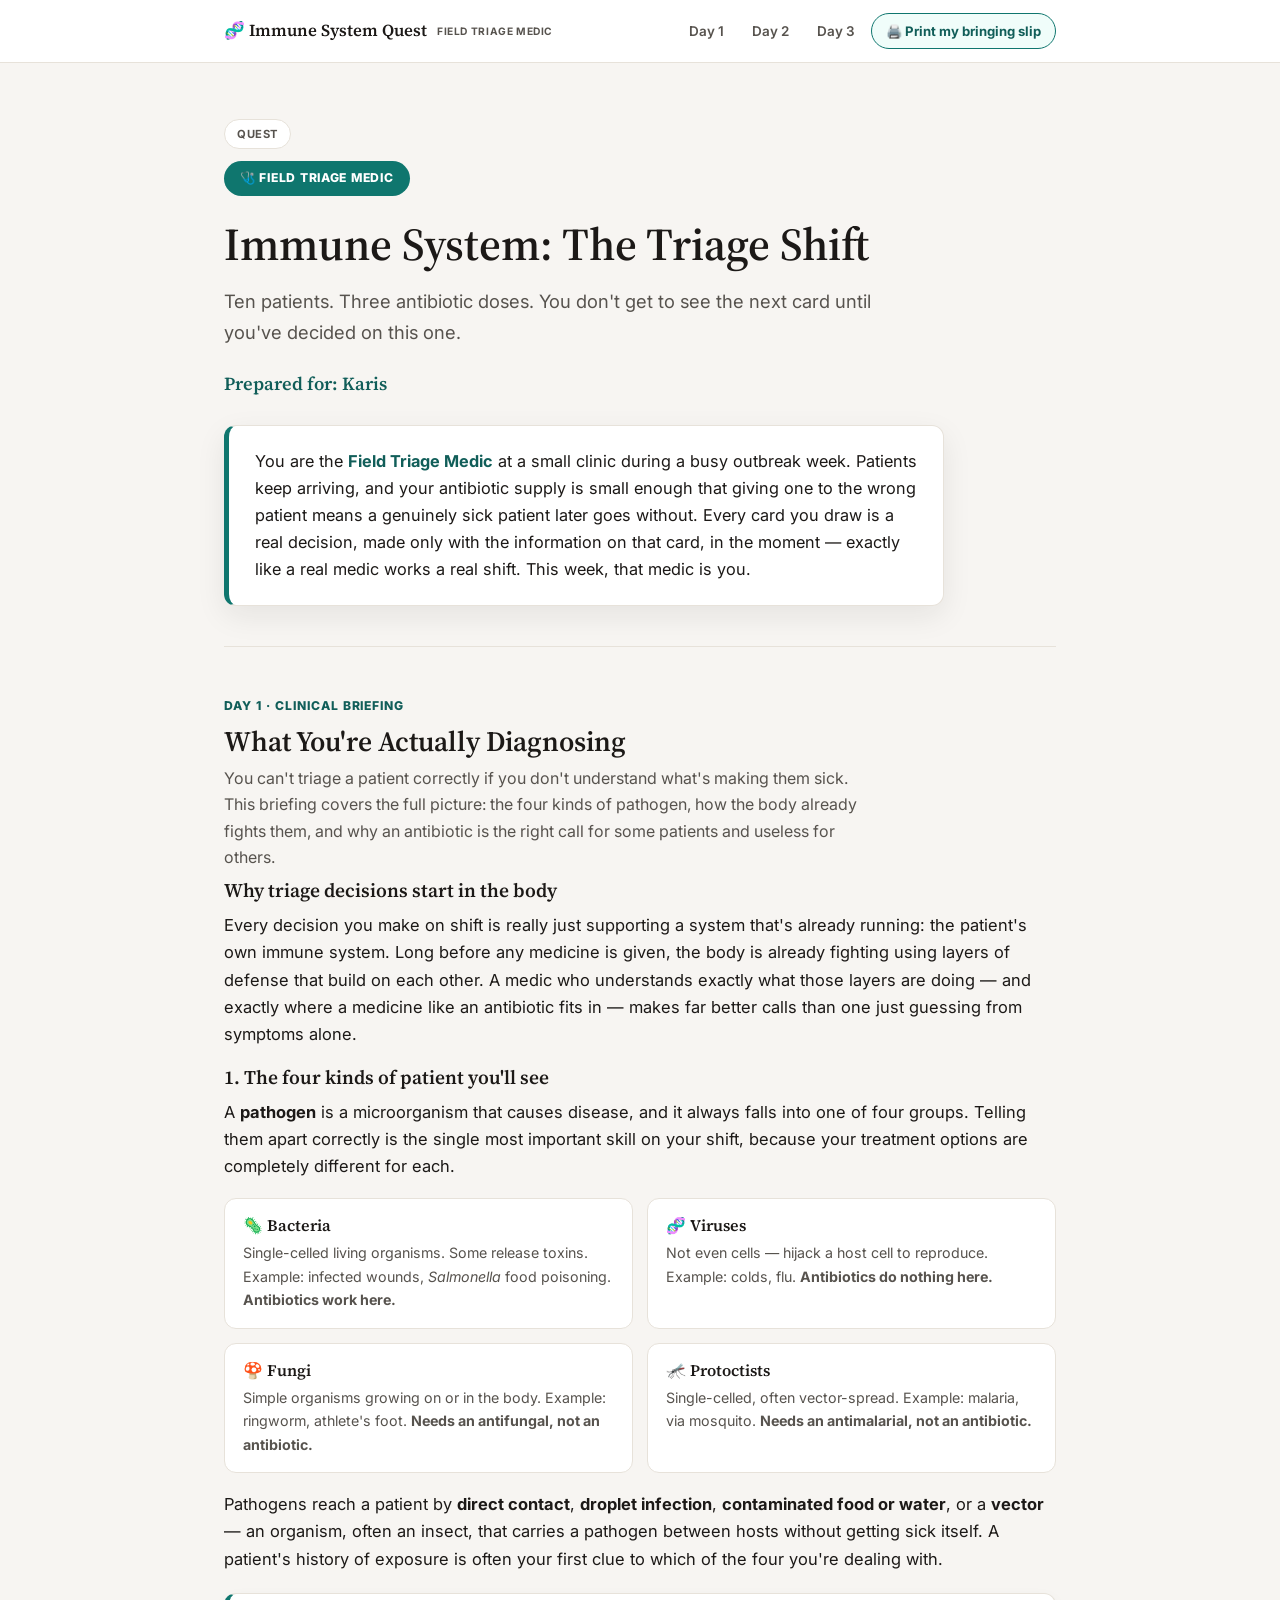
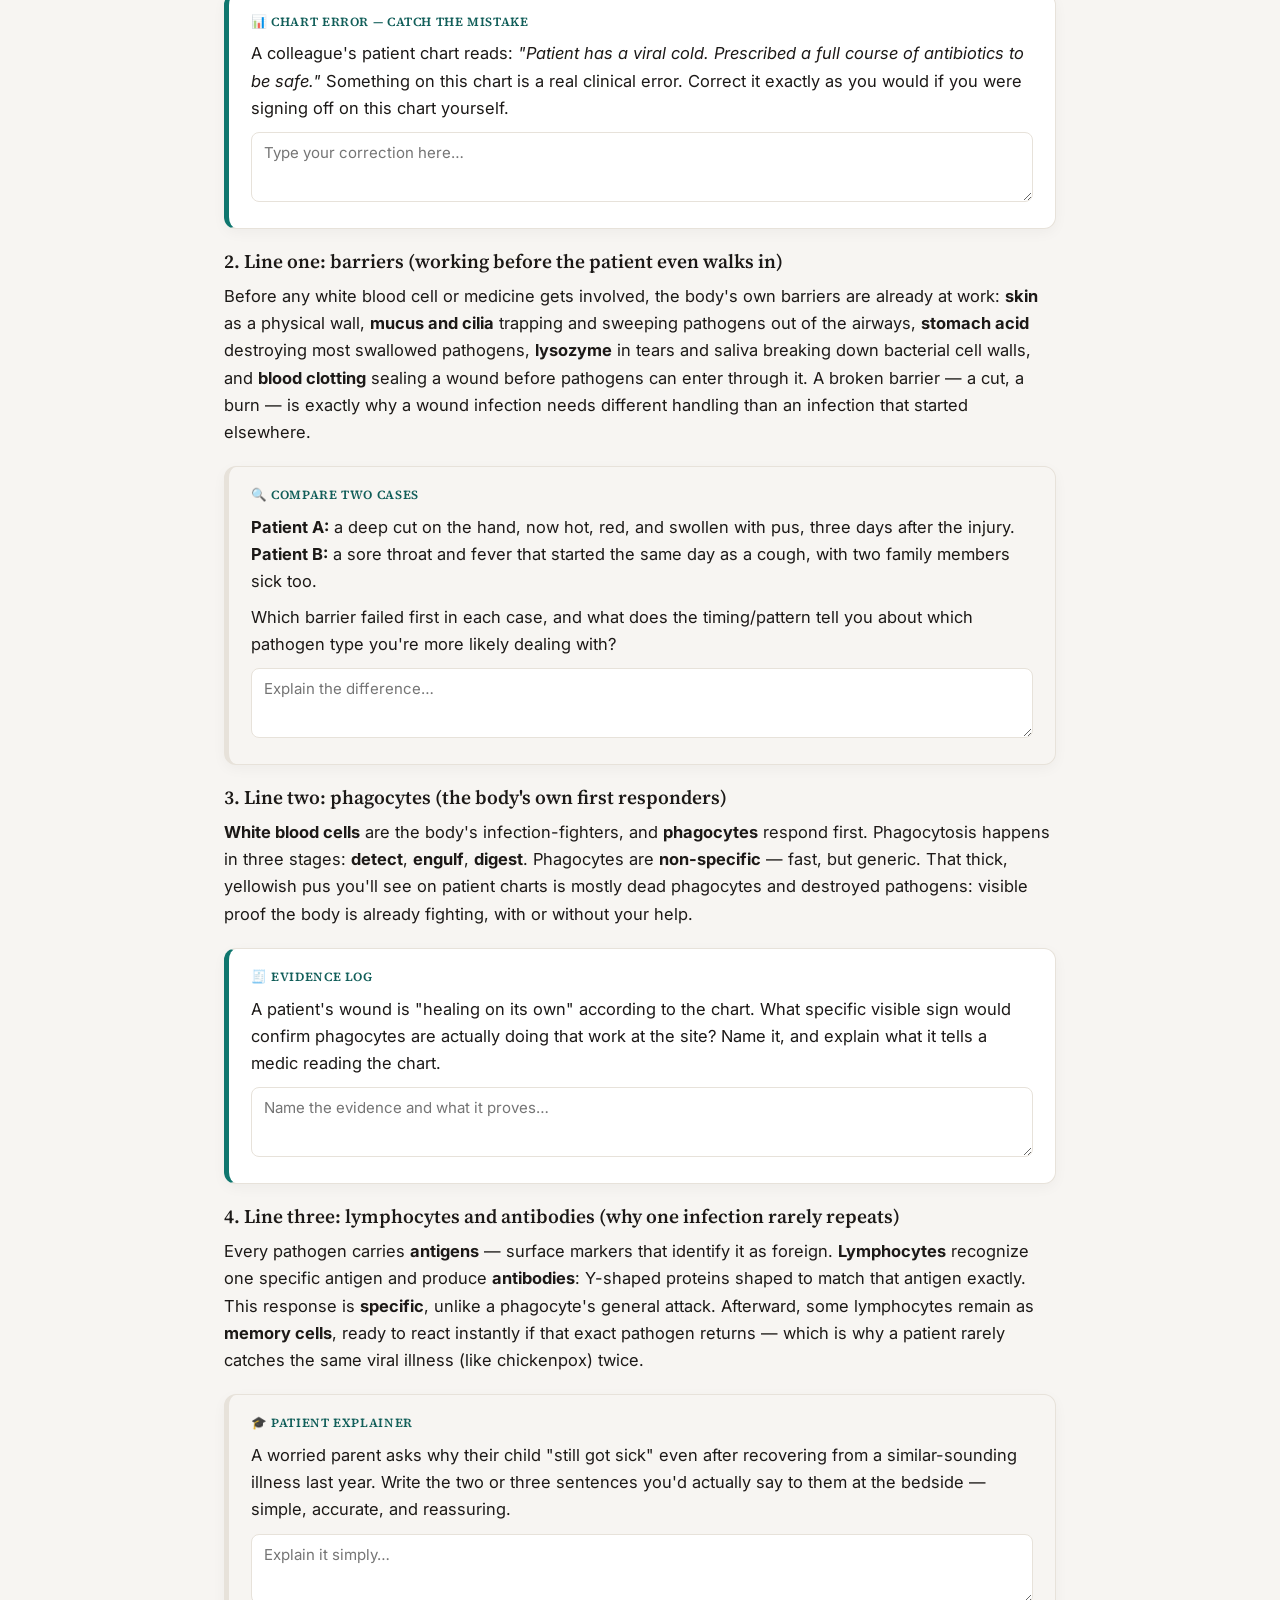
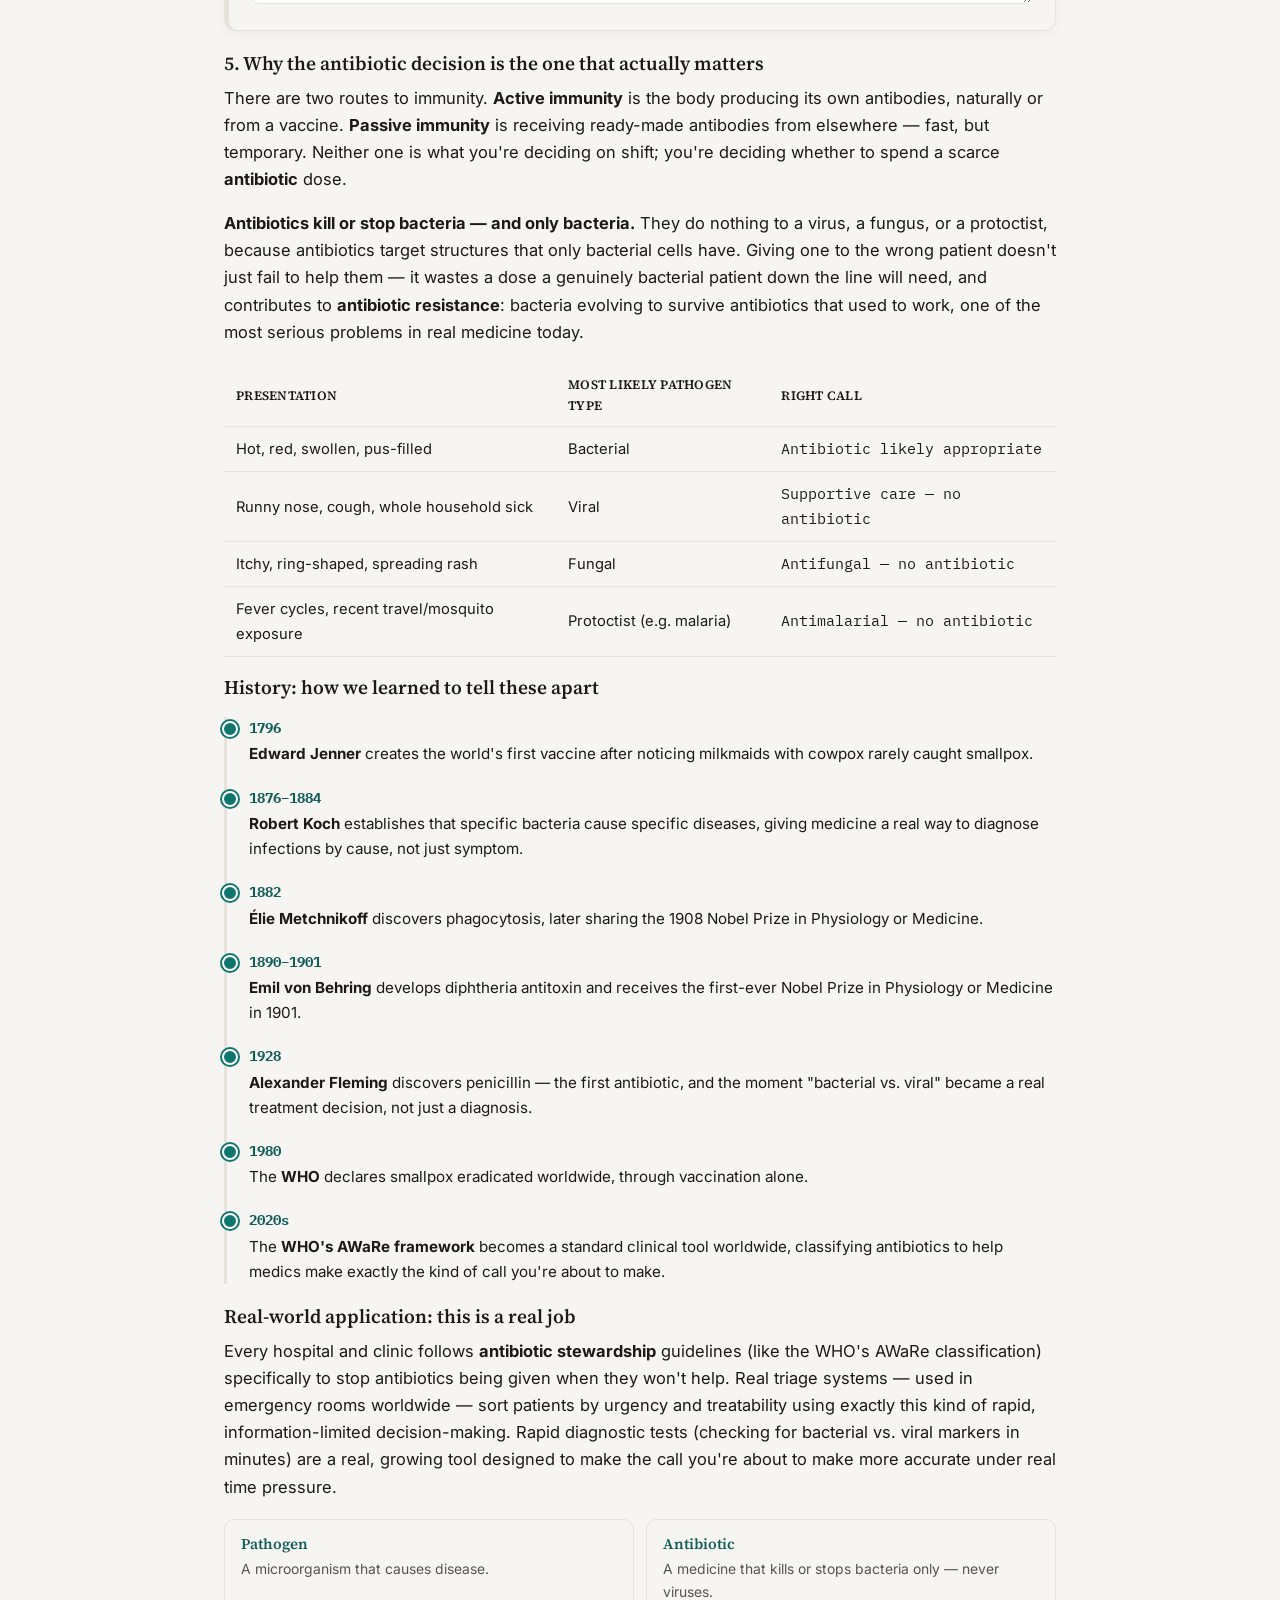
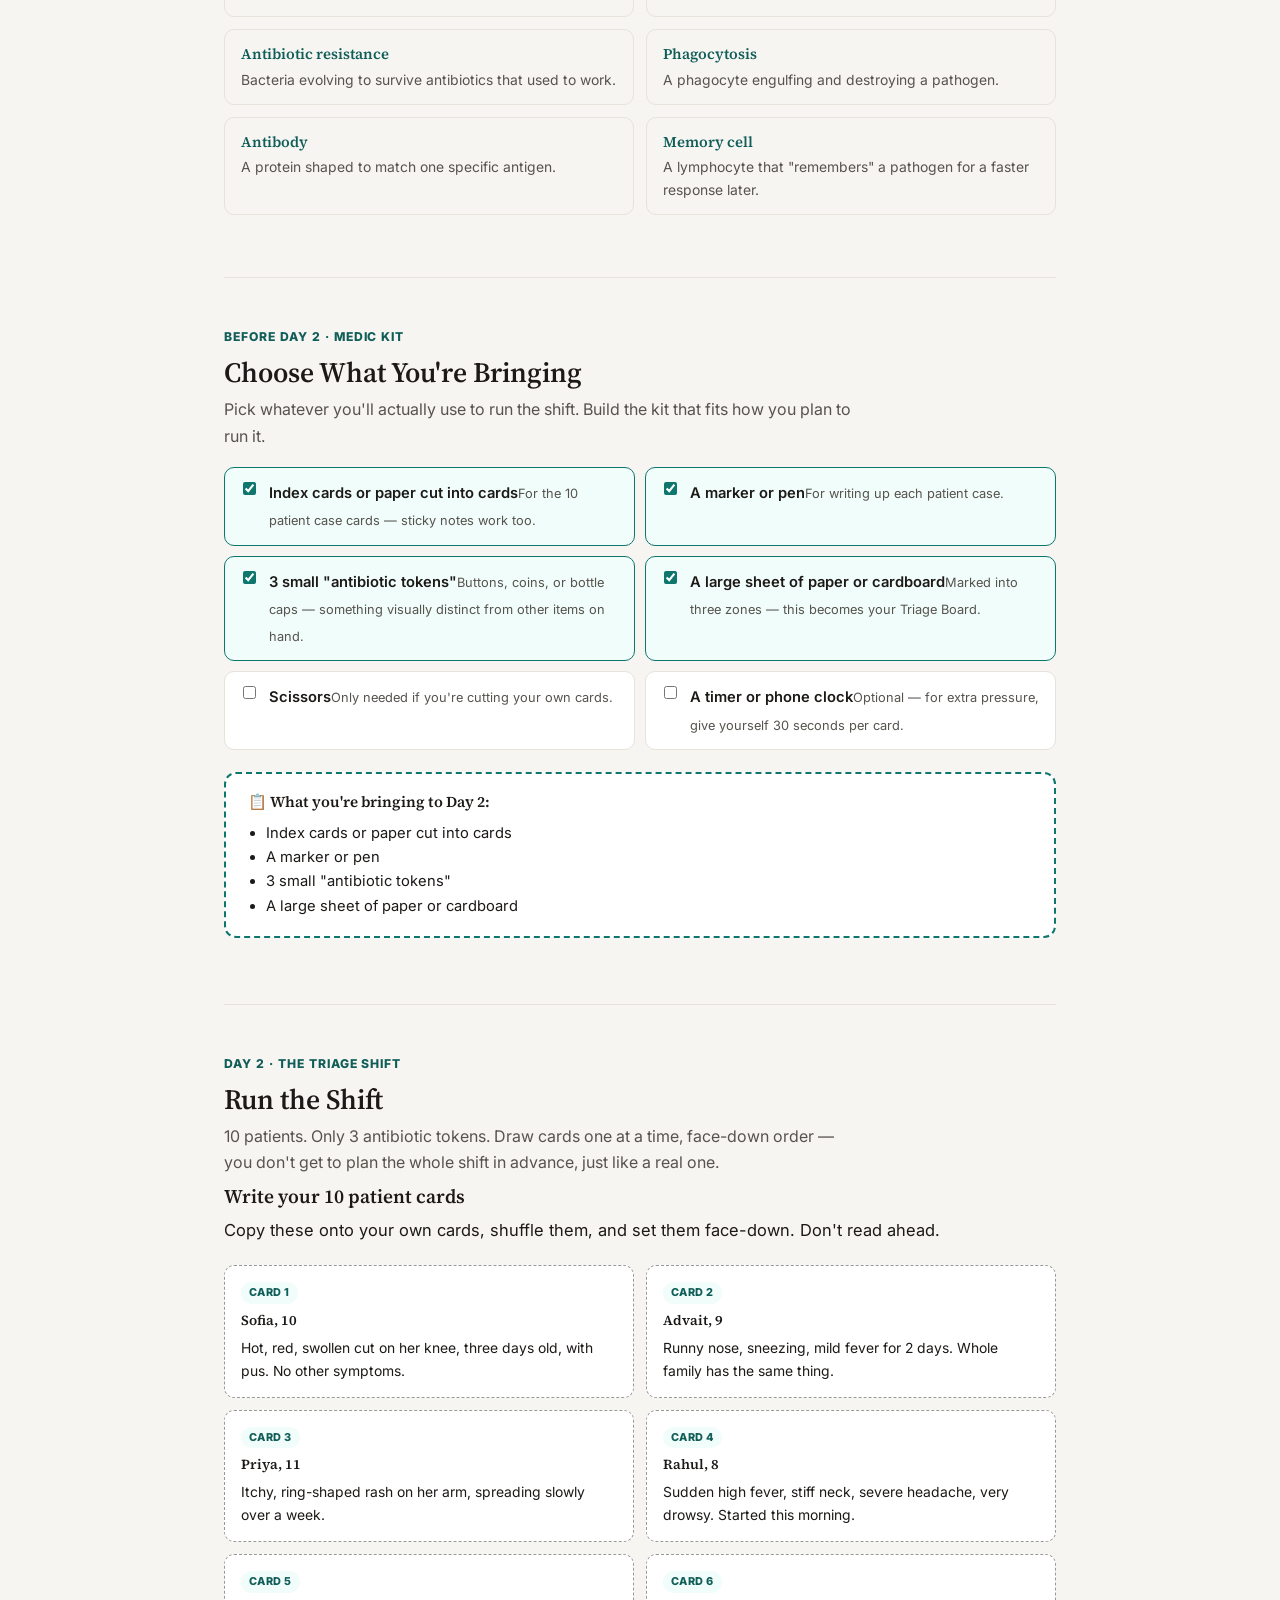
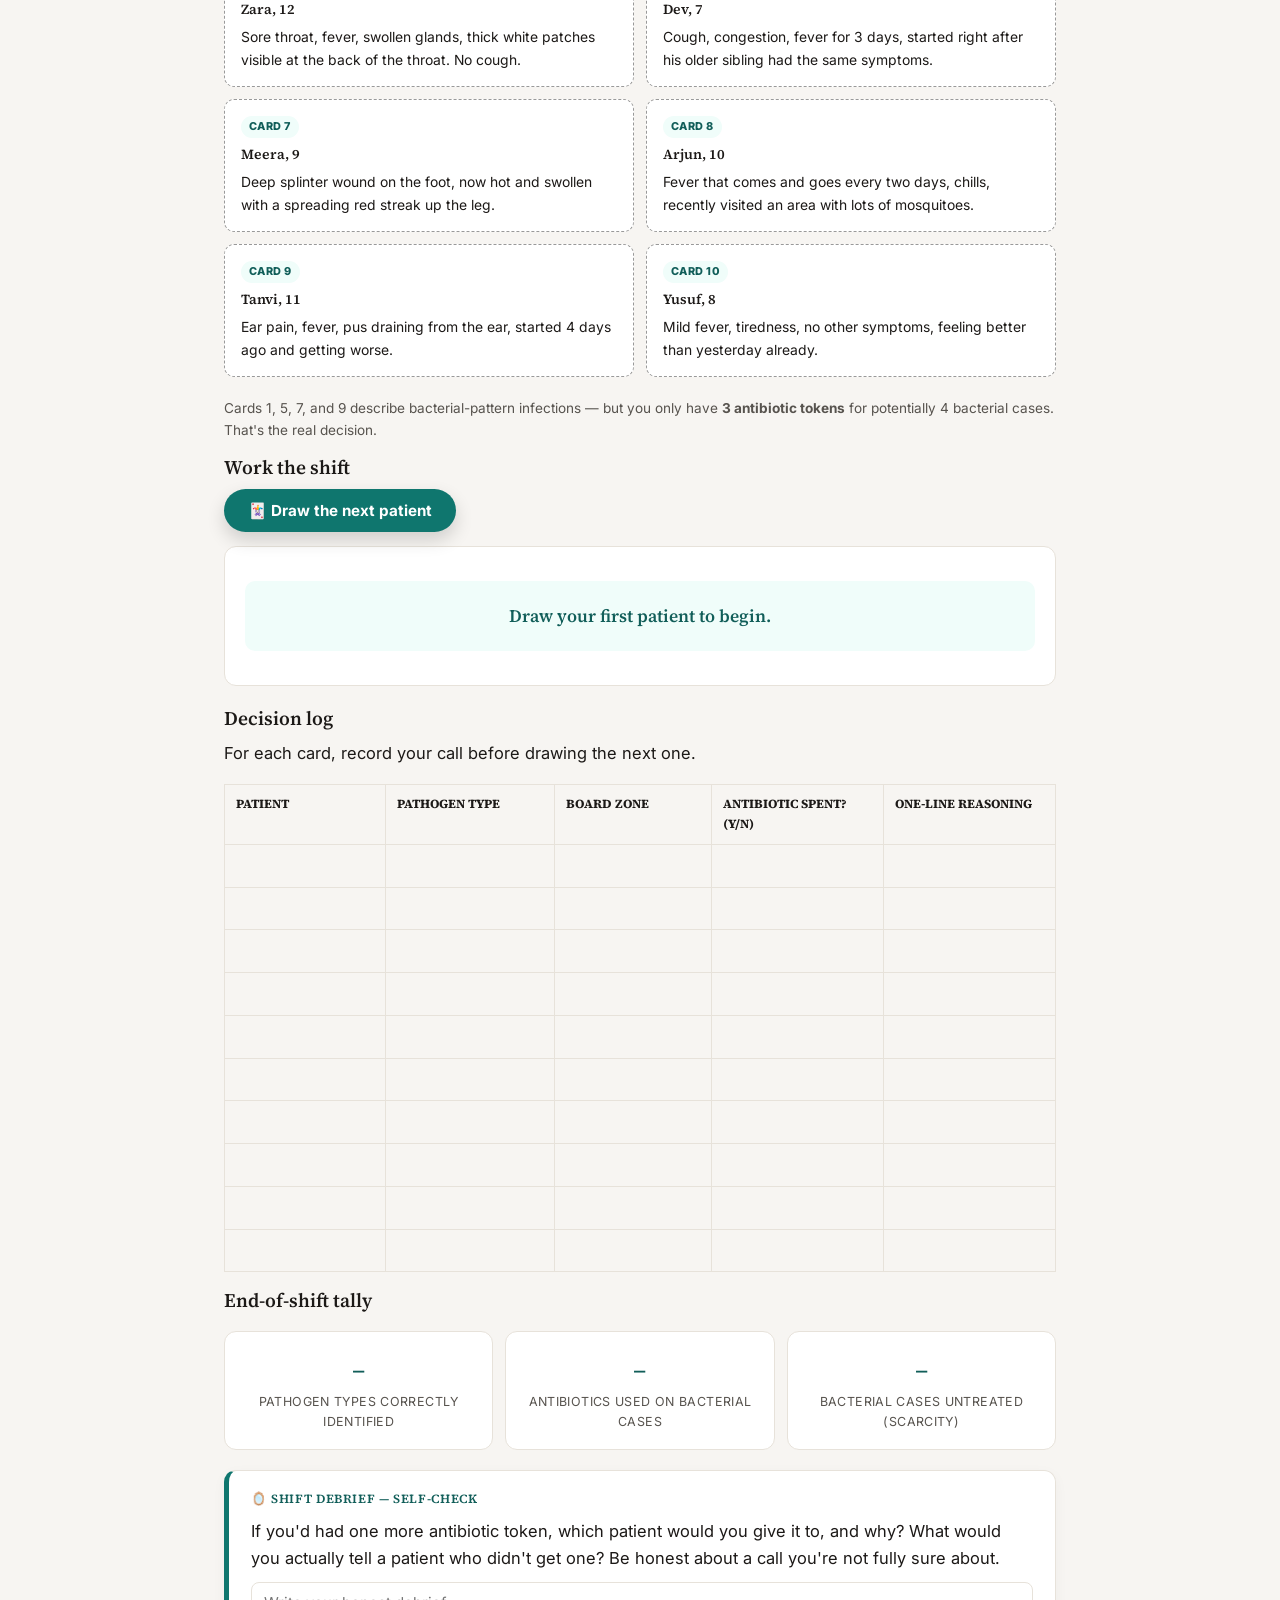
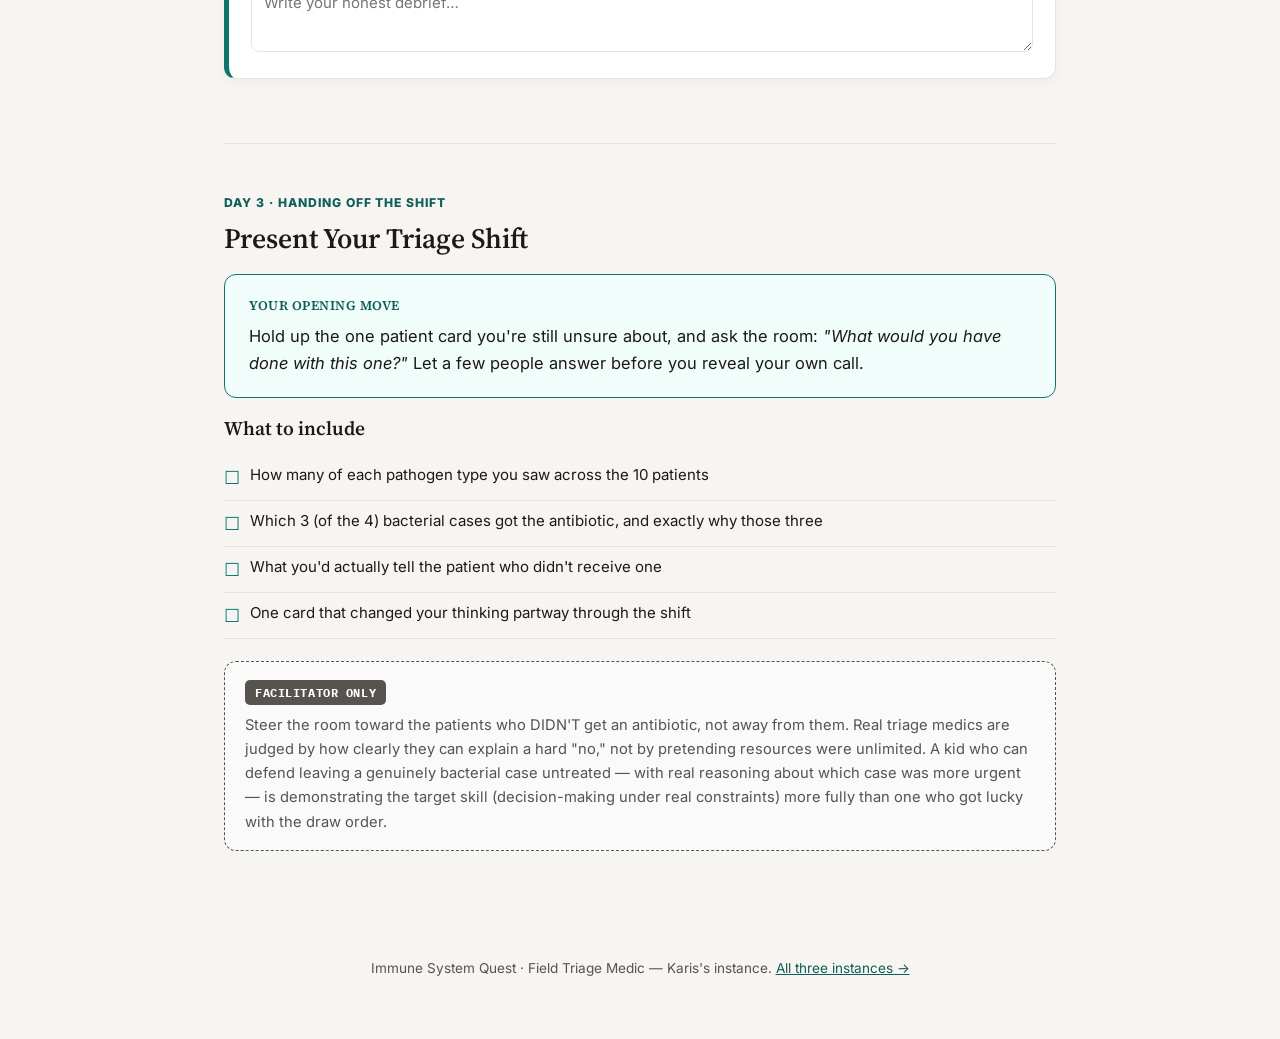
==== karis/index.html @ 4a600ab7 "Replace draft with Level 3 Quest framework build (Shalom/Michael/Karis) The earlier quiz/certificate" ====
<!DOCTYPE html>
<html lang="en">
<head>
<meta charset="UTF-8">
<meta name="viewport" content="width=device-width, initial-scale=1.0">
<title>Immune System — Field Triage Medic</title>
<link rel="preconnect" href="https://fonts.googleapis.com">
<link rel="preconnect" href="https://fonts.gstatic.com" crossorigin>
<link href="https://fonts.googleapis.com/css2?family=Source+Serif+4:wght@500;600;700&family=Inter:wght@400;500;600;700;800&family=IBM+Plex+Mono:wght@500;600&display=swap" rel="stylesheet">
<link rel="stylesheet" href="../css/styles.css">
</head>
<body class="lens-karis">

<header class="site-header">
  <div class="container">
    <a href="../index.html" class="brand">🧬 Immune System Quest<small>Field Triage Medic</small></a>
    <nav class="day-nav">
      <a href="#day1">Day 1</a>
      <a href="#day2">Day 2</a>
      <a href="#day3">Day 3</a>
      <button class="print-btn" id="print-slip-btn" type="button">🖨️ Print my bringing slip</button>
    </nav>
  </div>
</header>

<main class="container">

  <!-- COVER -->
  <section class="cover">
    <div class="format-pill">Quest</div><br>
    <span class="lens-pill">🩺 Field Triage Medic</span>
    <h1>Immune System: The Triage Shift</h1>
    <p class="subtitle">Ten patients. Three antibiotic doses. You don't get to see the next card until you've decided on this one.</p>
    <div class="kid-name">Prepared for: Karis</div>
    <div class="framing">
      <p style="margin:0;">You are the <strong>Field Triage Medic</strong> at a small clinic during a busy outbreak week. Patients keep arriving, and your antibiotic supply is small enough that giving one to the wrong patient means a genuinely sick patient later goes without. Every card you draw is a real decision, made only with the information on that card, in the moment — exactly like a real medic works a real shift. This week, that medic is you.</p>
    </div>
  </section>

  <!-- DAY 1 -->
  <section class="day-block" id="day1">
    <span class="day-kicker">Day 1 · Clinical Briefing</span>
    <h2>What You're Actually Diagnosing</h2>
    <p class="day-sub">You can't triage a patient correctly if you don't understand what's making them sick. This briefing covers the full picture: the four kinds of pathogen, how the body already fights them, and why an antibiotic is the right call for some patients and useless for others.</p>

    <h3>Why triage decisions start in the body</h3>
    <p>Every decision you make on shift is really just supporting a system that's already running: the patient's own immune system. Long before any medicine is given, the body is already fighting using layers of defense that build on each other. A medic who understands exactly what those layers are doing — and exactly where a medicine like an antibiotic fits in — makes far better calls than one just guessing from symptoms alone.</p>

    <h3>1. The four kinds of patient you'll see</h3>
    <p>A <strong>pathogen</strong> is a microorganism that causes disease, and it always falls into one of four groups. Telling them apart correctly is the single most important skill on your shift, because your treatment options are completely different for each.</p>

    <div class="card-grid">
      <div class="info-card"><h4>🦠 Bacteria</h4><p>Single-celled living organisms. Some release toxins. Example: infected wounds, <em>Salmonella</em> food poisoning. <strong>Antibiotics work here.</strong></p></div>
      <div class="info-card"><h4>🧬 Viruses</h4><p>Not even cells — hijack a host cell to reproduce. Example: colds, flu. <strong>Antibiotics do nothing here.</strong></p></div>
      <div class="info-card"><h4>🍄 Fungi</h4><p>Simple organisms growing on or in the body. Example: ringworm, athlete's foot. <strong>Needs an antifungal, not an antibiotic.</strong></p></div>
      <div class="info-card"><h4>🦟 Protoctists</h4><p>Single-celled, often vector-spread. Example: malaria, via mosquito. <strong>Needs an antimalarial, not an antibiotic.</strong></p></div>
    </div>

    <p>Pathogens reach a patient by <strong>direct contact</strong>, <strong>droplet infection</strong>, <strong>contaminated food or water</strong>, or a <strong>vector</strong> — an organism, often an insect, that carries a pathogen between hosts without getting sick itself. A patient's history of exposure is often your first clue to which of the four you're dealing with.</p>

    <div class="callout">
      <span class="callout-label">📊 Chart Error — catch the mistake</span>
      <p style="margin:0;">A colleague's patient chart reads: <em>"Patient has a viral cold. Prescribed a full course of antibiotics to be safe."</em> Something on this chart is a real clinical error. Correct it exactly as you would if you were signing off on this chart yourself.</p>
      <textarea placeholder="Type your correction here…"></textarea>
    </div>

    <h3>2. Line one: barriers (working before the patient even walks in)</h3>
    <p>Before any white blood cell or medicine gets involved, the body's own barriers are already at work: <strong>skin</strong> as a physical wall, <strong>mucus and cilia</strong> trapping and sweeping pathogens out of the airways, <strong>stomach acid</strong> destroying most swallowed pathogens, <strong>lysozyme</strong> in tears and saliva breaking down bacterial cell walls, and <strong>blood clotting</strong> sealing a wound before pathogens can enter through it. A broken barrier — a cut, a burn — is exactly why a wound infection needs different handling than an infection that started elsewhere.</p>

    <div class="callout subtle">
      <span class="callout-label">🔍 Compare Two Cases</span>
      <p style="margin:0 0 8px;"><strong>Patient A:</strong> a deep cut on the hand, now hot, red, and swollen with pus, three days after the injury.<br><strong>Patient B:</strong> a sore throat and fever that started the same day as a cough, with two family members sick too.</p>
      <p style="margin:0;">Which barrier failed first in each case, and what does the timing/pattern tell you about which pathogen type you're more likely dealing with?</p>
      <textarea placeholder="Explain the difference…"></textarea>
    </div>

    <h3>3. Line two: phagocytes (the body's own first responders)</h3>
    <p><strong>White blood cells</strong> are the body's infection-fighters, and <strong>phagocytes</strong> respond first. Phagocytosis happens in three stages: <strong>detect</strong>, <strong>engulf</strong>, <strong>digest</strong>. Phagocytes are <strong>non-specific</strong> — fast, but generic. That thick, yellowish pus you'll see on patient charts is mostly dead phagocytes and destroyed pathogens: visible proof the body is already fighting, with or without your help.</p>

    <div class="callout">
      <span class="callout-label">🧾 Evidence Log</span>
      <p style="margin:0;">A patient's wound is "healing on its own" according to the chart. What specific visible sign would confirm phagocytes are actually doing that work at the site? Name it, and explain what it tells a medic reading the chart.</p>
      <textarea placeholder="Name the evidence and what it proves…"></textarea>
    </div>

    <h3>4. Line three: lymphocytes and antibodies (why one infection rarely repeats)</h3>
    <p>Every pathogen carries <strong>antigens</strong> — surface markers that identify it as foreign. <strong>Lymphocytes</strong> recognize one specific antigen and produce <strong>antibodies</strong>: Y-shaped proteins shaped to match that antigen exactly. This response is <strong>specific</strong>, unlike a phagocyte's general attack. Afterward, some lymphocytes remain as <strong>memory cells</strong>, ready to react instantly if that exact pathogen returns — which is why a patient rarely catches the same viral illness (like chickenpox) twice.</p>

    <div class="callout subtle">
      <span class="callout-label">🎓 Patient Explainer</span>
      <p style="margin:0;">A worried parent asks why their child "still got sick" even after recovering from a similar-sounding illness last year. Write the two or three sentences you'd actually say to them at the bedside — simple, accurate, and reassuring.</p>
      <textarea placeholder="Explain it simply…"></textarea>
    </div>

    <h3>5. Why the antibiotic decision is the one that actually matters</h3>
    <p>There are two routes to immunity. <strong>Active immunity</strong> is the body producing its own antibodies, naturally or from a vaccine. <strong>Passive immunity</strong> is receiving ready-made antibodies from elsewhere — fast, but temporary. Neither one is what you're deciding on shift; you're deciding whether to spend a scarce <strong>antibiotic</strong> dose.</p>
    <p><strong>Antibiotics kill or stop bacteria — and only bacteria.</strong> They do nothing to a virus, a fungus, or a protoctist, because antibiotics target structures that only bacterial cells have. Giving one to the wrong patient doesn't just fail to help them — it wastes a dose a genuinely bacterial patient down the line will need, and contributes to <strong>antibiotic resistance</strong>: bacteria evolving to survive antibiotics that used to work, one of the most serious problems in real medicine today.</p>

    <table class="data-table">
      <thead><tr><th>Presentation</th><th>Most likely pathogen type</th><th>Right call</th></tr></thead>
      <tbody>
        <tr><td>Hot, red, swollen, pus-filled</td><td>Bacterial</td><td class="num">Antibiotic likely appropriate</td></tr>
        <tr><td>Runny nose, cough, whole household sick</td><td>Viral</td><td class="num">Supportive care — no antibiotic</td></tr>
        <tr><td>Itchy, ring-shaped, spreading rash</td><td>Fungal</td><td class="num">Antifungal — no antibiotic</td></tr>
        <tr><td>Fever cycles, recent travel/mosquito exposure</td><td>Protoctist (e.g. malaria)</td><td class="num">Antimalarial — no antibiotic</td></tr>
      </tbody>
    </table>

    <h3>History: how we learned to tell these apart</h3>
    <div class="timeline">
      <div class="timeline-item"><div class="t-year">1796</div><div class="t-body"><strong>Edward Jenner</strong> creates the world's first vaccine after noticing milkmaids with cowpox rarely caught smallpox.</div></div>
      <div class="timeline-item"><div class="t-year">1876–1884</div><div class="t-body"><strong>Robert Koch</strong> establishes that specific bacteria cause specific diseases, giving medicine a real way to diagnose infections by cause, not just symptom.</div></div>
      <div class="timeline-item"><div class="t-year">1882</div><div class="t-body"><strong>Élie Metchnikoff</strong> discovers phagocytosis, later sharing the 1908 Nobel Prize in Physiology or Medicine.</div></div>
      <div class="timeline-item"><div class="t-year">1890–1901</div><div class="t-body"><strong>Emil von Behring</strong> develops diphtheria antitoxin and receives the first-ever Nobel Prize in Physiology or Medicine in 1901.</div></div>
      <div class="timeline-item"><div class="t-year">1928</div><div class="t-body"><strong>Alexander Fleming</strong> discovers penicillin — the first antibiotic, and the moment "bacterial vs. viral" became a real treatment decision, not just a diagnosis.</div></div>
      <div class="timeline-item"><div class="t-year">1980</div><div class="t-body">The <strong>WHO</strong> declares smallpox eradicated worldwide, through vaccination alone.</div></div>
      <div class="timeline-item"><div class="t-year">2020s</div><div class="t-body">The <strong>WHO's AWaRe framework</strong> becomes a standard clinical tool worldwide, classifying antibiotics to help medics make exactly the kind of call you're about to make.</div></div>
    </div>

    <h3>Real-world application: this is a real job</h3>
    <p>Every hospital and clinic follows <strong>antibiotic stewardship</strong> guidelines (like the WHO's AWaRe classification) specifically to stop antibiotics being given when they won't help. Real triage systems — used in emergency rooms worldwide — sort patients by urgency and treatability using exactly this kind of rapid, information-limited decision-making. Rapid diagnostic tests (checking for bacterial vs. viral markers in minutes) are a real, growing tool designed to make the call you're about to make more accurate under real time pressure.</p>

    <div class="glossary">
      <div class="glossary-item"><div class="word">Pathogen</div><div class="def">A microorganism that causes disease.</div></div>
      <div class="glossary-item"><div class="word">Antibiotic</div><div class="def">A medicine that kills or stops bacteria only — never viruses.</div></div>
      <div class="glossary-item"><div class="word">Antibiotic resistance</div><div class="def">Bacteria evolving to survive antibiotics that used to work.</div></div>
      <div class="glossary-item"><div class="word">Phagocytosis</div><div class="def">A phagocyte engulfing and destroying a pathogen.</div></div>
      <div class="glossary-item"><div class="word">Antibody</div><div class="def">A protein shaped to match one specific antigen.</div></div>
      <div class="glossary-item"><div class="word">Memory cell</div><div class="def">A lymphocyte that "remembers" a pathogen for a faster response later.</div></div>
    </div>
  </section>

  <!-- MATERIALS -->
  <section class="day-block">
    <span class="day-kicker">Before Day 2 · Medic Kit</span>
    <h2>Choose What You're Bringing</h2>
    <p class="day-sub">Pick whatever you'll actually use to run the shift. Build the kit that fits how you plan to run it.</p>

    <div class="pool-grid">
      <label class="pool-item"><input type="checkbox" checked><span><span class="pool-name">Index cards or paper cut into cards</span><span class="pool-sub">For the 10 patient case cards — sticky notes work too.</span></span></label>
      <label class="pool-item"><input type="checkbox" checked><span><span class="pool-name">A marker or pen</span><span class="pool-sub">For writing up each patient case.</span></span></label>
      <label class="pool-item"><input type="checkbox" checked><span><span class="pool-name">3 small "antibiotic tokens"</span><span class="pool-sub">Buttons, coins, or bottle caps — something visually distinct from other items on hand.</span></span></label>
      <label class="pool-item"><input type="checkbox" checked><span><span class="pool-name">A large sheet of paper or cardboard</span><span class="pool-sub">Marked into three zones — this becomes your Triage Board.</span></span></label>
      <label class="pool-item"><input type="checkbox"><span><span class="pool-name">Scissors</span><span class="pool-sub">Only needed if you're cutting your own cards.</span></span></label>
      <label class="pool-item"><input type="checkbox"><span><span class="pool-name">A timer or phone clock</span><span class="pool-sub">Optional — for extra pressure, give yourself 30 seconds per card.</span></span></label>
    </div>

    <div class="slip-preview">
      <h4>📋 What you're bringing to Day 2:</h4>
      <ul id="slip-list-preview"></ul>
      <div class="slip-empty" id="slip-empty">Nothing selected yet.</div>
    </div>
  </section>

  <!-- DAY 2 -->
  <section class="day-block" id="day2">
    <span class="day-kicker">Day 2 · The Triage Shift</span>
    <h2>Run the Shift</h2>
    <p class="day-sub">10 patients. Only 3 antibiotic tokens. Draw cards one at a time, face-down order — you don't get to plan the whole shift in advance, just like a real one.</p>

    <h3>Write your 10 patient cards</h3>
    <p>Copy these onto your own cards, shuffle them, and set them face-down. Don't read ahead.</p>
    <div class="printable-sheet">
      <div class="card-grid-print">
        <div class="cut-card"><span class="cc-tag">Card 1</span><div class="cc-title">Sofia, 10</div>Hot, red, swollen cut on her knee, three days old, with pus. No other symptoms.</div>
        <div class="cut-card"><span class="cc-tag">Card 2</span><div class="cc-title">Advait, 9</div>Runny nose, sneezing, mild fever for 2 days. Whole family has the same thing.</div>
        <div class="cut-card"><span class="cc-tag">Card 3</span><div class="cc-title">Priya, 11</div>Itchy, ring-shaped rash on her arm, spreading slowly over a week.</div>
        <div class="cut-card"><span class="cc-tag">Card 4</span><div class="cc-title">Rahul, 8</div>Sudden high fever, stiff neck, severe headache, very drowsy. Started this morning.</div>
        <div class="cut-card"><span class="cc-tag">Card 5</span><div class="cc-title">Zara, 12</div>Sore throat, fever, swollen glands, thick white patches visible at the back of the throat. No cough.</div>
        <div class="cut-card"><span class="cc-tag">Card 6</span><div class="cc-title">Dev, 7</div>Cough, congestion, fever for 3 days, started right after his older sibling had the same symptoms.</div>
        <div class="cut-card"><span class="cc-tag">Card 7</span><div class="cc-title">Meera, 9</div>Deep splinter wound on the foot, now hot and swollen with a spreading red streak up the leg.</div>
        <div class="cut-card"><span class="cc-tag">Card 8</span><div class="cc-title">Arjun, 10</div>Fever that comes and goes every two days, chills, recently visited an area with lots of mosquitoes.</div>
        <div class="cut-card"><span class="cc-tag">Card 9</span><div class="cc-title">Tanvi, 11</div>Ear pain, fever, pus draining from the ear, started 4 days ago and getting worse.</div>
        <div class="cut-card"><span class="cc-tag">Card 10</span><div class="cc-title">Yusuf, 8</div>Mild fever, tiredness, no other symptoms, feeling better than yesterday already.</div>
      </div>
    </div>
    <p style="font-size:.85rem; color:var(--ink-soft);">Cards 1, 5, 7, and 9 describe bacterial-pattern infections — but you only have <strong>3 antibiotic tokens</strong> for potentially 4 bacterial cases. That's the real decision.</p>

    <h3>Work the shift</h3>
    <button class="btn btn-primary" type="button" id="draw-card-btn">🃏 Draw the next patient</button>
    <div class="event-panel" style="margin-top:14px;">
      <div class="event-result" id="card-result">Draw your first patient to begin.</div>
    </div>

    <h3>Decision log</h3>
    <p>For each card, record your call before drawing the next one.</p>
    <table class="log-table">
      <thead><tr><th>Patient</th><th>Pathogen type</th><th>Board zone</th><th>Antibiotic spent? (Y/N)</th><th>One-line reasoning</th></tr></thead>
      <tbody>
        <tr><td><input></td><td><input></td><td><input></td><td><input></td><td><input></td></tr>
        <tr><td><input></td><td><input></td><td><input></td><td><input></td><td><input></td></tr>
        <tr><td><input></td><td><input></td><td><input></td><td><input></td><td><input></td></tr>
        <tr><td><input></td><td><input></td><td><input></td><td><input></td><td><input></td></tr>
        <tr><td><input></td><td><input></td><td><input></td><td><input></td><td><input></td></tr>
        <tr><td><input></td><td><input></td><td><input></td><td><input></td><td><input></td></tr>
        <tr><td><input></td><td><input></td><td><input></td><td><input></td><td><input></td></tr>
        <tr><td><input></td><td><input></td><td><input></td><td><input></td><td><input></td></tr>
        <tr><td><input></td><td><input></td><td><input></td><td><input></td><td><input></td></tr>
        <tr><td><input></td><td><input></td><td><input></td><td><input></td><td><input></td></tr>
      </tbody>
    </table>

    <h3>End-of-shift tally</h3>
    <div class="tally-row">
      <div class="tally-tile"><div class="tally-num" contenteditable="true">–</div><div class="tally-label">Pathogen types correctly identified</div></div>
      <div class="tally-tile"><div class="tally-num" contenteditable="true">–</div><div class="tally-label">Antibiotics used on bacterial cases</div></div>
      <div class="tally-tile"><div class="tally-num" contenteditable="true">–</div><div class="tally-label">Bacterial cases untreated (scarcity)</div></div>
    </div>

    <div class="callout">
      <span class="callout-label">🪞 Shift Debrief — self-check</span>
      <p style="margin:0;">If you'd had one more antibiotic token, which patient would you give it to, and why? What would you actually tell a patient who didn't get one? Be honest about a call you're not fully sure about.</p>
      <textarea placeholder="Write your honest debrief…"></textarea>
    </div>
  </section>

  <!-- DAY 3 -->
  <section class="day-block" id="day3">
    <span class="day-kicker">Day 3 · Handing Off the Shift</span>
    <h2>Present Your Triage Shift</h2>

    <div class="hook-box">
      <div class="hook-label">Your opening move</div>
      <p style="margin:0;">Hold up the one patient card you're still unsure about, and ask the room: <em>"What would you have done with this one?"</em> Let a few people answer before you reveal your own call.</p>
    </div>

    <h3>What to include</h3>
    <ul class="checklist-plain">
      <li>How many of each pathogen type you saw across the 10 patients</li>
      <li>Which 3 (of the 4) bacterial cases got the antibiotic, and exactly why those three</li>
      <li>What you'd actually tell the patient who didn't receive one</li>
      <li>One card that changed your thinking partway through the shift</li>
    </ul>

    <div class="facilitator-tip">
      <span class="fac-label">Facilitator only</span>
      <p>Steer the room toward the patients who DIDN'T get an antibiotic, not away from them. Real triage medics are judged by how clearly they can explain a hard "no," not by pretending resources were unlimited. A kid who can defend leaving a genuinely bacterial case untreated — with real reasoning about which case was more urgent — is demonstrating the target skill (decision-making under real constraints) more fully than one who got lucky with the draw order.</p>
    </div>
  </section>

</main>

<footer class="site-footer">
  Immune System Quest · Field Triage Medic — Karis's instance. <a href="../index.html">All three instances →</a>
</footer>

<!-- Isolated printable materials slip -->
<div id="print-slip-page">
  <div class="print-slip-sheet">
    <h3>📋 Materials I'm Bringing — Day 2</h3>
    <div class="slip-kid">Field Triage Medic · Karis</div>
    <ul id="slip-list-print"></ul>
  </div>
</div>

<script src="../js/quest.js"></script>
<script>
  var patients = [
    'Sofia, 10 — hot, red, swollen cut, pus, 3 days old.',
    'Advait, 9 — runny nose, sneezing, mild fever, whole family sick too.',
    'Priya, 11 — itchy, ring-shaped spreading rash.',
    'Rahul, 8 — sudden high fever, stiff neck, severe headache, drowsy.',
    'Zara, 12 — sore throat, fever, white patches at back of throat, no cough.',
    'Dev, 7 — cough, congestion, fever, started after sibling\'s same symptoms.',
    'Meera, 9 — deep wound, hot and swollen, red streak up the leg.',
    'Arjun, 10 — fever comes and goes every 2 days, chills, mosquito exposure.',
    'Tanvi, 11 — ear pain, fever, pus draining from ear, 4 days and worsening.',
    'Yusuf, 8 — mild fever, tired, already feeling a bit better.'
  ];
  var deck = QuestUI.shuffle(patients);
  var drawn = 0;
  document.getElementById('draw-card-btn').addEventListener('click', function () {
    var resultEl = document.getElementById('card-result');
    if (drawn >= deck.length) {
      resultEl.textContent = '✅ Shift complete — all 10 patients seen.';
      return;
    }
    resultEl.textContent = '🃏 Patient ' + (drawn + 1) + ' of 10 — ' + deck[drawn];
    drawn++;
  });

  window.addEventListener('beforeprint', function () { document.body.classList.add('printing-slip'); });
  window.addEventListener('afterprint', function () { document.body.classList.remove('printing-slip'); });
</script>
</body>
</html>
---- css/styles.css ----
/* Level 3 Quest — shared styling. One stylesheet, three lenses.
   Each kid's page sets --accent / --accent-dark / --accent-soft on <body>
   via a lens class (body.lens-shalom / .lens-michael / .lens-karis) so the
   same components read as three distinct identities without duplicating CSS. */

:root {
  --ink: #1c1917;
  --ink-soft: #57534e;
  --paper: #ffffff;
  --paper-soft: #f7f5f2;
  --border: #e7e2da;
  --shadow: 0 10px 30px rgba(28, 25, 23, 0.08);
  --radius: 16px;
  --font-head: 'Source Serif 4', Georgia, 'Times New Roman', serif;
  --font-body: 'Inter', -apple-system, 'Segoe UI', sans-serif;
  --font-mono: 'IBM Plex Mono', 'SFMono-Regular', Menlo, Consolas, monospace;

  /* default accent (overridden per lens) */
  --accent: #b91c1c;
  --accent-dark: #7f1d1d;
  --accent-soft: #fef2f2;
}

body.lens-shalom {
  --accent: #b91c1c;
  --accent-dark: #7f1d1d;
  --accent-soft: #fef2f2;
}
body.lens-michael {
  --accent: #1d4ed8;
  --accent-dark: #1e3a8a;
  --accent-soft: #eff6ff;
}
body.lens-karis {
  --accent: #0f766e;
  --accent-dark: #115e59;
  --accent-soft: #f0fdfa;
}

* { box-sizing: border-box; }
html { scroll-behavior: smooth; }

body {
  margin: 0;
  font-family: var(--font-body);
  color: var(--ink);
  background: var(--paper-soft);
  line-height: 1.65;
  font-size: 16.5px;
}

h1, h2, h3, h4 { font-family: var(--font-head); font-weight: 600; line-height: 1.25; margin: 0 0 .5em; color: var(--ink); }
p { margin: 0 0 1em; }
a { color: var(--accent-dark); }
img, svg { max-width: 100%; }
code { font-family: var(--font-mono); background: var(--paper-soft); padding: 1px 6px; border-radius: 5px; font-size: .92em; }
table { border-collapse: collapse; width: 100%; }

.container { max-width: 880px; margin: 0 auto; padding: 0 24px; }

/* Header / hub nav */
.site-header {
  position: sticky; top: 0; z-index: 50; background: rgba(255,255,255,.94); backdrop-filter: blur(8px);
  border-bottom: 1px solid var(--border);
}
.site-header .container { display: flex; align-items: center; justify-content: space-between; height: 62px; }
.brand { display: flex; align-items: center; gap: 10px; font-family: var(--font-head); font-weight: 600; font-size: 1.05rem; text-decoration: none; color: var(--ink); }
.brand small { display: block; font-family: var(--font-body); font-weight: 700; font-size: .64rem; letter-spacing: .06em; text-transform: uppercase; color: var(--ink-soft); }
.day-nav { display: flex; gap: 4px; flex-wrap: wrap; }
.day-nav a {
  text-decoration: none; color: var(--ink-soft); font-weight: 600; font-size: .84rem;
  padding: 7px 12px; border-radius: 999px; transition: .15s;
}
.day-nav a:hover { background: var(--accent-soft); color: var(--accent-dark); }
.print-btn {
  font-size: .82rem; font-weight: 700; color: var(--accent-dark); background: var(--accent-soft);
  border: 1.5px solid var(--accent); padding: 6px 14px; border-radius: 999px; cursor: pointer; font-family: var(--font-body);
}
.print-btn:hover { filter: brightness(.97); }

/* Cover */
.cover { padding: 56px 0 40px; }
.lens-pill {
  display: inline-flex; align-items: center; gap: 8px; font-weight: 800; font-size: .76rem; letter-spacing: .06em; text-transform: uppercase;
  color: #fff; background: var(--accent); padding: 7px 16px; border-radius: 999px; margin-bottom: 20px;
}
.format-pill {
  display: inline-flex; font-weight: 700; font-size: .7rem; letter-spacing: .05em; text-transform: uppercase;
  color: var(--ink-soft); background: var(--paper); border: 1.5px solid var(--border); padding: 5px 12px; border-radius: 999px; margin-bottom: 12px;
}
.cover h1 { font-size: clamp(2rem, 4.4vw, 2.85rem); max-width: 760px; margin: 0 0 .3em; }
.cover .subtitle { font-size: 1.15rem; color: var(--ink-soft); max-width: 680px; margin-bottom: 22px; }
.cover .kid-name { font-family: var(--font-head); font-size: 1.15rem; font-weight: 600; color: var(--accent-dark); margin-bottom: 26px; }
.cover .framing {
  background: var(--paper); border: 1px solid var(--border); border-left: 5px solid var(--accent);
  border-radius: 12px; padding: 22px 26px; box-shadow: var(--shadow); font-size: 1.02rem; max-width: 720px;
}
.cover .framing strong { color: var(--accent-dark); }

/* Day section blocks */
.day-block { padding: 44px 0; border-top: 1px solid var(--border); }
.day-block:first-of-type { border-top: none; }
.day-kicker {
  display: inline-flex; align-items: center; gap: 8px; font-weight: 800; font-size: .76rem; letter-spacing: .08em; text-transform: uppercase;
  color: var(--accent-dark); margin-bottom: 8px;
}
.day-block h2 { font-size: 1.75rem; margin-bottom: 6px; }
.day-block .day-sub { color: var(--ink-soft); font-size: 1rem; max-width: 640px; margin-bottom: 8px; }

/* Callout boxes (invisible-evaluation mechanisms, lens-labeled) */
.callout {
  border-radius: 12px; padding: 18px 22px; margin: 20px 0; border: 1.5px solid var(--border); border-left: 5px solid var(--accent);
  background: var(--paper); box-shadow: 0 4px 14px rgba(0,0,0,.04);
}
.callout .callout-label {
  display: block; font-family: var(--font-head); font-weight: 600; font-size: .78rem; text-transform: uppercase; letter-spacing: .05em;
  color: var(--accent-dark); margin-bottom: 8px;
}
.callout.subtle { border-left-color: var(--border); background: var(--paper-soft); }
.callout textarea, .callout input[type=text] {
  width: 100%; margin-top: 10px; padding: 10px 12px; border-radius: 8px; border: 1.5px solid var(--border);
  font-family: var(--font-body); font-size: .94rem; box-sizing: border-box;
}
.callout textarea { min-height: 70px; resize: vertical; }

/* Data/definition cards */
.card-grid { display: grid; grid-template-columns: repeat(2, 1fr); gap: 14px; margin: 18px 0; }
@media (max-width: 700px) { .card-grid { grid-template-columns: 1fr; } }
.info-card { border: 1.5px solid var(--border); border-radius: 12px; padding: 16px 18px; background: var(--paper); }
.info-card h4 { margin: 0 0 6px; font-size: 1rem; }
.info-card p { margin: 0; font-size: .89rem; color: var(--ink-soft); }

table.data-table { margin: 18px 0; font-size: .92rem; }
table.data-table th, table.data-table td { text-align: left; padding: 10px 12px; border-bottom: 1.5px solid var(--border); }
table.data-table th { background: var(--paper-soft); font-family: var(--font-head); font-weight: 600; font-size: .8rem; text-transform: uppercase; letter-spacing: .02em; }
table.data-table td.num { font-family: var(--font-mono); }

.glossary { display: grid; grid-template-columns: repeat(2, 1fr); gap: 12px; margin: 18px 0; }
@media (max-width: 700px) { .glossary { grid-template-columns: 1fr; } }
.glossary-item { background: var(--paper-soft); border: 1.5px solid var(--border); border-radius: 10px; padding: 12px 16px; }
.glossary-item .word { font-family: var(--font-head); font-weight: 600; color: var(--accent-dark); font-size: .93rem; }
.glossary-item .def { font-size: .87rem; color: var(--ink-soft); margin-top: 2px; }

.timeline { margin: 18px 0; border-left: 3px solid var(--border); padding-left: 22px; }
.timeline-item { position: relative; margin-bottom: 20px; }
.timeline-item::before { content: ''; position: absolute; left: -27.5px; top: 4px; width: 12px; height: 12px; border-radius: 50%; background: var(--accent); border: 2px solid #fff; box-shadow: 0 0 0 2px var(--accent); }
.timeline-item .t-year { font-family: var(--font-mono); font-weight: 700; color: var(--accent-dark); font-size: .85rem; }
.timeline-item .t-body { font-size: .95rem; margin-top: 2px; }

/* Materials pool */
.pool-grid { display: grid; grid-template-columns: repeat(2, 1fr); gap: 10px; margin: 18px 0; }
@media (max-width: 700px) { .pool-grid { grid-template-columns: 1fr; } }
.pool-item {
  display: flex; align-items: flex-start; gap: 10px; padding: 11px 14px; border: 1.5px solid var(--border); border-radius: 10px;
  background: var(--paper); cursor: pointer; transition: .12s;
}
.pool-item:hover { border-color: var(--accent); }
.pool-item.picked { border-color: var(--accent); background: var(--accent-soft); }
.pool-item input { margin-top: 3px; accent-color: var(--accent); flex: none; }
.pool-item .pool-name { font-weight: 600; font-size: .92rem; }
.pool-item .pool-sub { font-size: .8rem; color: var(--ink-soft); margin-top: 2px; }

.slip-preview {
  border: 2px dashed var(--accent); border-radius: 12px; padding: 18px 22px; margin: 22px 0; background: var(--paper);
}
.slip-preview h4 { margin: 0 0 10px; font-size: .95rem; }
.slip-preview ul { margin: 0; padding-left: 1.2em; font-size: .92rem; }
.slip-preview .slip-empty { color: var(--ink-soft); font-style: italic; font-size: .89rem; }

/* Decision workshop */
.plan-table, .log-table { margin: 16px 0; font-size: .9rem; }
.plan-table th, .plan-table td, .log-table th, .log-table td { border: 1.5px solid var(--border); padding: 9px 11px; text-align: left; vertical-align: top; }
.plan-table th, .log-table th { background: var(--paper-soft); font-family: var(--font-head); font-size: .78rem; text-transform: uppercase; }
.plan-table input, .plan-table textarea, .log-table input, .log-table textarea {
  width: 100%; border: none; background: transparent; font-family: var(--font-body); font-size: .9rem; padding: 2px;
}
.plan-table textarea, .log-table textarea { min-height: 44px; resize: vertical; }

.event-panel {
  border: 1.5px solid var(--border); border-radius: 12px; padding: 20px; margin: 20px 0; background: var(--paper); text-align: center;
}
.event-panel .event-result {
  min-height: 70px; display: flex; align-items: center; justify-content: center; font-family: var(--font-head);
  font-size: 1.1rem; font-weight: 600; color: var(--accent-dark); background: var(--accent-soft); border-radius: 10px; padding: 16px; margin: 14px 0;
}
.btn {
  display: inline-flex; align-items: center; gap: 8px; text-decoration: none; font-weight: 700;
  padding: 12px 24px; border-radius: 999px; border: none; cursor: pointer; font-size: .95rem;
  font-family: var(--font-body); transition: transform .12s, box-shadow .12s;
}
.btn-primary { background: var(--accent); color: #fff; box-shadow: 0 8px 18px rgba(0,0,0,.16); }
.btn-primary:hover { transform: translateY(-1px); }
.btn-ghost { background: #fff; color: var(--ink); border: 1.5px solid var(--border); }
.btn-ghost:hover { border-color: var(--accent); color: var(--accent-dark); }
.btn-row { display: flex; gap: 12px; flex-wrap: wrap; }

.tally-row { display: grid; grid-template-columns: repeat(3, 1fr); gap: 12px; margin: 18px 0; }
@media (max-width: 700px) { .tally-row { grid-template-columns: 1fr; } }
.tally-tile { border: 1.5px solid var(--border); border-radius: 12px; padding: 16px; text-align: center; background: var(--paper); }
.tally-tile .tally-num { font-family: var(--font-head); font-size: 1.6rem; font-weight: 600; color: var(--accent-dark); }
.tally-tile .tally-label { font-size: .78rem; color: var(--ink-soft); text-transform: uppercase; letter-spacing: .03em; margin-top: 2px; }

/* Presentation */
.hook-box {
  background: var(--accent-soft); border: 1.5px solid var(--accent); border-radius: 12px; padding: 20px 24px; margin: 18px 0;
}
.hook-box .hook-label { font-family: var(--font-head); font-weight: 600; font-size: .82rem; text-transform: uppercase; letter-spacing: .04em; color: var(--accent-dark); margin-bottom: 6px; }
.checklist-plain { margin: 14px 0; padding-left: 0; list-style: none; }
.checklist-plain li { display: flex; gap: 10px; padding: 8px 0; border-bottom: 1px solid var(--border); font-size: .94rem; }
.checklist-plain li::before { content: '☐'; color: var(--accent); font-size: 1.1rem; flex: none; }

.facilitator-tip {
  border: 1.5px dashed var(--ink-soft); border-radius: 12px; padding: 16px 20px; margin: 22px 0; background: #fafafa;
}
.facilitator-tip .fac-label {
  display: inline-block; font-family: var(--font-mono); font-weight: 700; font-size: .72rem; text-transform: uppercase; letter-spacing: .05em;
  color: #fff; background: var(--ink-soft); padding: 3px 10px; border-radius: 5px; margin-bottom: 8px;
}
.facilitator-tip p { font-size: .92rem; color: var(--ink-soft); margin: 0; }

.site-footer { text-align: center; padding: 40px 24px 60px; color: var(--ink-soft); font-size: .85rem; }

/* Printable materials slip — isolated on its own page */
#print-slip-page { display: none; }
@media print {
  body.printing-slip > *:not(#print-slip-page) { display: none !important; }
  body.printing-slip #print-slip-page { display: block; padding: 36px; }
  .print-slip-sheet {
    border-top: 2px dashed #999; border-bottom: 2px dashed #999; padding: 28px 0; max-width: 640px; margin: 0 auto;
  }
  .print-slip-sheet h3 { font-size: 1.3rem; margin-bottom: 4px; }
  .print-slip-sheet .slip-kid { font-size: 1rem; color: #444; margin-bottom: 18px; }
  .print-slip-sheet ul { font-size: 1.05rem; line-height: 2; }
}

/* Printable case-card / token sheets (used by Karis/Shalom/Michael Day 2) */
.printable-sheet { margin: 20px 0; }
.card-grid-print { display: grid; grid-template-columns: repeat(2, 1fr); gap: 12px; }
@media (max-width: 600px) { .card-grid-print { grid-template-columns: 1fr; } }
.cut-card {
  border: 1.5px dashed #999; border-radius: 10px; padding: 14px 16px; background: #fff; font-size: .87rem;
}
.cut-card .cc-title { font-family: var(--font-head); font-weight: 600; margin-bottom: 4px; }
.cut-card .cc-tag { display: inline-block; font-size: .68rem; font-weight: 800; text-transform: uppercase; letter-spacing: .04em; padding: 2px 8px; border-radius: 999px; background: var(--accent-soft); color: var(--accent-dark); margin-bottom: 6px; }

/* Landing hub page */
.hub-hero { padding: 70px 0 40px; text-align: center; }
.hub-hero h1 { font-size: clamp(2.1rem, 4.6vw, 3rem); max-width: 780px; margin: 0 auto .3em; }
.hub-hero p { max-width: 620px; margin: 0 auto; color: var(--ink-soft); font-size: 1.08rem; }
.kid-grid { display: grid; grid-template-columns: repeat(3, 1fr); gap: 22px; margin: 40px 0 70px; }
@media (max-width: 820px) { .kid-grid { grid-template-columns: 1fr; } }
.kid-card {
  display: block; text-decoration: none; color: var(--ink); background: #fff; border: 1.5px solid var(--border); border-radius: 16px;
  padding: 26px; box-shadow: var(--shadow); transition: transform .15s, box-shadow .15s;
}
.kid-card:hover { transform: translateY(-4px); }
.kid-card .kc-pill { display: inline-block; font-weight: 800; font-size: .7rem; letter-spacing: .05em; text-transform: uppercase; color: #fff; padding: 4px 12px; border-radius: 999px; margin-bottom: 12px; }
.kid-card.k-shalom .kc-pill { background: #b91c1c; }
.kid-card.k-michael .kc-pill { background: #1d4ed8; }
.kid-card.k-karis .kc-pill { background: #0f766e; }
.kid-card h3 { font-size: 1.25rem; margin-bottom: 6px; }
.kid-card p { font-size: .9rem; color: var(--ink-soft); margin: 0; }
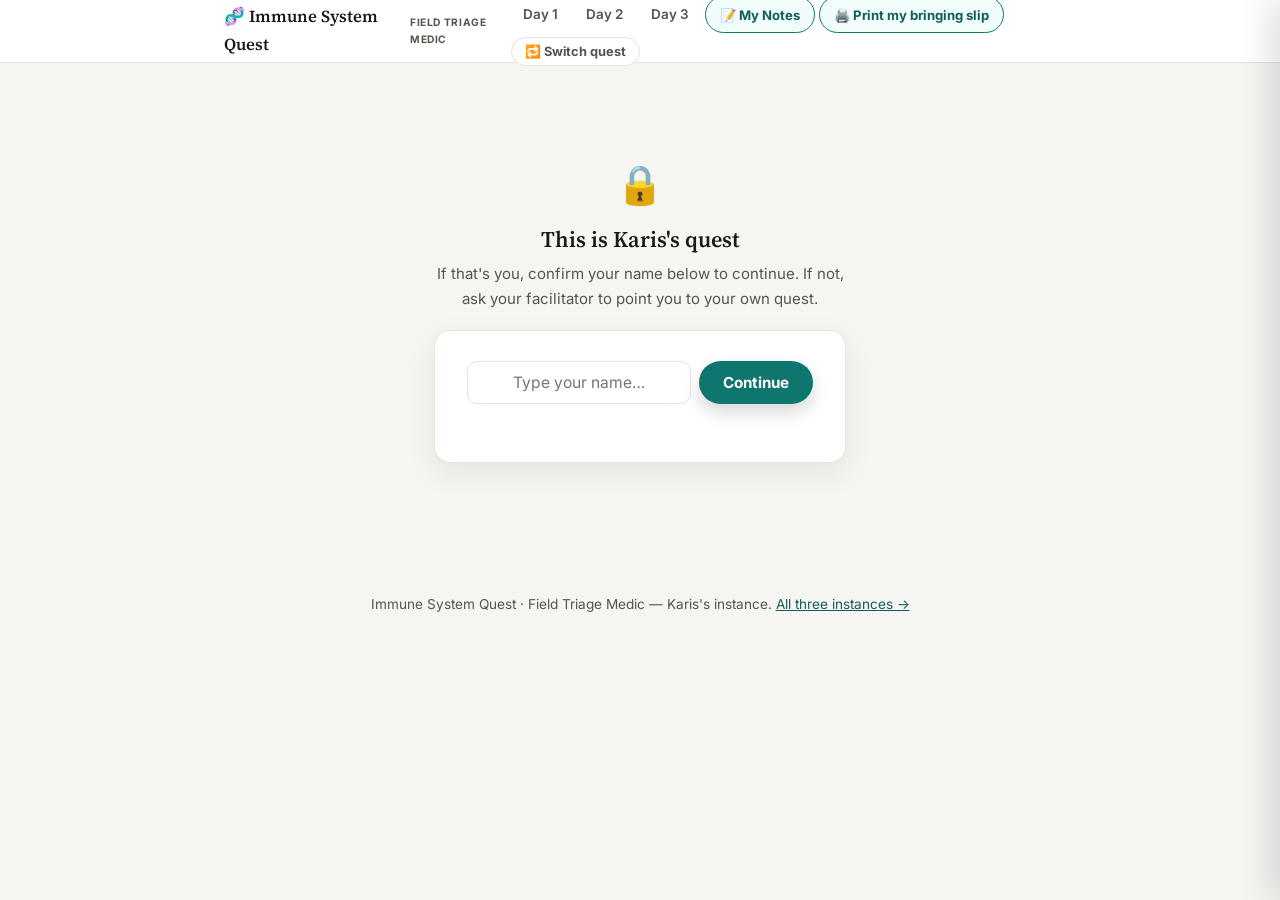
==== commit 562b87a4: "Add per-kid access gate, text highlighter, and side notes drawer Individual displays: the hub page i" ====
--- a/karis/index.html
+++ b/karis/index.html
@@ -4,6 +4,15 @@
 <meta charset="UTF-8">
 <meta name="viewport" content="width=device-width, initial-scale=1.0">
 <title>Immune System — Field Triage Medic</title>
+<script>
+  (function () {
+    try {
+      var kid = localStorage.getItem('imm-l3-kid');
+      if (!kid || kid.toLowerCase() !== 'karis') document.documentElement.classList.add('gate-locked');
+    } catch (e) { document.documentElement.classList.add('gate-locked'); }
+  })();
+</script>
+<style>html.gate-locked main { display: none !important; }</style>
 <link rel="preconnect" href="https://fonts.googleapis.com">
 <link rel="preconnect" href="https://fonts.gstatic.com" crossorigin>
 <link href="https://fonts.googleapis.com/css2?family=Source+Serif+4:wght@500;600;700&family=Inter:wght@400;500;600;700;800&family=IBM+Plex+Mono:wght@500;600&display=swap" rel="stylesheet">
@@ -18,10 +27,29 @@
       <a href="#day1">Day 1</a>
       <a href="#day2">Day 2</a>
       <a href="#day3">Day 3</a>
+      <button class="notes-toggle-btn" id="notes-toggle-btn" type="button">📝 My Notes</button>
       <button class="print-btn" id="print-slip-btn" type="button">🖨️ Print my bringing slip</button>
+      <button class="switch-quest-btn" id="switch-quest-btn" type="button">🔁 Switch quest</button>
     </nav>
   </div>
 </header>
+
+<div id="quest-gate-block">
+  <div class="gate-block-wrap">
+    <div class="gate-icon">🔒</div>
+    <h2>This is Karis's quest</h2>
+    <p>If that's you, confirm your name below to continue. If not, ask your facilitator to point you to your own quest.</p>
+    <div class="name-gate-card">
+      <form id="gate-name-form">
+        <div class="name-gate-row">
+          <input type="text" id="gate-name-input" placeholder="Type your name…" maxlength="40">
+          <button class="btn btn-primary" type="submit">Continue</button>
+        </div>
+        <div class="name-gate-msg" id="gate-name-msg"></div>
+      </form>
+    </div>
+  </div>
+</div>
 
 <main class="container">
 
@@ -253,8 +281,29 @@
   </div>
 </div>
 
+<!-- Side notes drawer -->
+<div class="notes-backdrop" id="notes-backdrop"></div>
+<div class="notes-drawer" id="notes-drawer">
+  <div class="notes-drawer-head">
+    <h4>📝 My Notes</h4>
+    <button class="notes-drawer-close" id="notes-drawer-close" type="button" aria-label="Close notes">&times;</button>
+  </div>
+  <div class="notes-drawer-body">
+    <div class="notes-section-label">Words &amp; phrases I highlighted</div>
+    <ul class="hl-collected-list" id="hl-collected-list"></ul>
+    <div class="hl-collected-empty" id="hl-collected-empty">Select any text on the page and click "🖍 Highlight" — it'll show up here.</div>
+    <div class="notes-section-label">My notes</div>
+    <textarea class="notes-textarea" id="notes-textarea" placeholder="Jot down anything — new words, questions, ideas for your handover…"></textarea>
+    <div class="notes-saved-msg" id="notes-saved-msg"></div>
+  </div>
+</div>
+
 <script src="../js/quest.js"></script>
 <script>
+  QuestUI.initKidGate('Karis');
+  QuestUI.initHighlighter('karis');
+  QuestUI.initNotesDrawer('karis');
+
   var patients = [
     'Sofia, 10 — hot, red, swollen cut, pus, 3 days old.',
     'Advait, 9 — runny nose, sneezing, mild fever, whole family sick too.',
--- a/css/styles.css
+++ b/css/styles.css
@@ -260,3 +260,88 @@
 .kid-card.k-karis .kc-pill { background: #0f766e; }
 .kid-card h3 { font-size: 1.25rem; margin-bottom: 6px; }
 .kid-card p { font-size: .9rem; color: var(--ink-soft); margin: 0; }
+
+/* ---- Name-check gate (hub page) ---- */
+.name-gate { max-width: 460px; margin: 0 auto 70px; }
+.name-gate-card {
+  background: #fff; border: 1.5px solid var(--border); border-radius: var(--radius); box-shadow: var(--shadow);
+  padding: 30px 32px; text-align: center;
+}
+.name-gate-card h3 { font-size: 1.25rem; margin-bottom: 6px; }
+.name-gate-card p { color: var(--ink-soft); font-size: .92rem; margin-bottom: 18px; }
+.name-gate-row { display: flex; gap: 8px; }
+.name-gate-row input {
+  flex: 1; min-width: 0; padding: 11px 14px; border-radius: 10px; border: 1.5px solid var(--border);
+  font-family: var(--font-body); font-size: .98rem; text-align: center;
+}
+.name-gate-row input:focus { outline: none; border-color: var(--accent); }
+.name-gate-msg { min-height: 1.3em; font-size: .86rem; font-weight: 600; color: var(--accent-dark); margin-top: 10px; }
+.name-gate-welcome { display: none; }
+.name-gate-welcome.show { display: block; }
+.name-gate-welcome .who { font-family: var(--font-head); font-size: 1.15rem; margin-bottom: 14px; }
+.name-gate-switch { background: none; border: none; color: var(--ink-soft); text-decoration: underline; font-size: .84rem; cursor: pointer; margin-top: 14px; font-family: var(--font-body); }
+
+/* ---- Per-kid access gate (blocks a page from anyone but its own kid) ---- */
+html.gate-locked main { display: none !important; }
+#quest-gate-block { display: none; }
+#quest-gate-block.show { display: block; }
+.gate-block-wrap { max-width: 460px; margin: 90px auto; text-align: center; padding: 0 24px; }
+.gate-block-wrap .gate-icon { font-size: 2.4rem; margin-bottom: 10px; }
+.gate-block-wrap h2 { font-size: 1.4rem; margin-bottom: 8px; }
+.gate-block-wrap p { color: var(--ink-soft); font-size: .94rem; }
+.gate-block-wrap .name-gate-card { margin-top: 18px; }
+.switch-quest-btn {
+  font-size: .8rem; font-weight: 700; color: var(--ink-soft); background: #fff;
+  border: 1.5px solid var(--border); padding: 6px 13px; border-radius: 999px; cursor: pointer; font-family: var(--font-body);
+}
+.switch-quest-btn:hover { border-color: var(--accent); color: var(--accent-dark); }
+
+/* ---- Highlighter ---- */
+mark.user-hl {
+  background: #fde68a; color: inherit; border-radius: 3px; padding: 0 1px; cursor: pointer;
+  box-decoration-break: clone; -webkit-box-decoration-break: clone;
+}
+mark.user-hl:hover { background: #fcd34d; }
+.hl-popup {
+  position: absolute; z-index: 200; display: flex; gap: 4px; background: var(--ink); border-radius: 10px;
+  padding: 6px; box-shadow: 0 8px 20px rgba(0,0,0,.25); transform: translate(-50%, -110%);
+}
+.hl-popup button {
+  border: none; background: #fde68a; color: #1c1917; font-weight: 700; font-size: .82rem;
+  padding: 7px 12px; border-radius: 6px; cursor: pointer; font-family: var(--font-body); white-space: nowrap;
+}
+.hl-popup button:hover { background: #fcd34d; }
+
+/* ---- Side notes drawer ---- */
+.notes-toggle-btn {
+  font-size: .82rem; font-weight: 700; color: var(--accent-dark); background: var(--accent-soft);
+  border: 1.5px solid var(--accent); padding: 6px 14px; border-radius: 999px; cursor: pointer; font-family: var(--font-body);
+}
+.notes-toggle-btn:hover { filter: brightness(.97); }
+.notes-drawer {
+  position: fixed; top: 0; right: 0; height: 100vh; width: 330px; max-width: 88vw; background: #fff;
+  border-left: 1.5px solid var(--border); box-shadow: -12px 0 30px rgba(0,0,0,.12); z-index: 300;
+  transform: translateX(100%); transition: transform .22s ease; display: flex; flex-direction: column;
+}
+.notes-drawer.open { transform: translateX(0); }
+.notes-drawer-head { display: flex; align-items: center; justify-content: space-between; padding: 16px 18px; border-bottom: 1.5px solid var(--border); }
+.notes-drawer-head h4 { margin: 0; font-size: 1.02rem; }
+.notes-drawer-close { border: none; background: none; font-size: 1.2rem; cursor: pointer; color: var(--ink-soft); line-height: 1; padding: 4px; }
+.notes-drawer-body { flex: 1; overflow-y: auto; padding: 16px 18px; }
+.notes-section-label { font-family: var(--font-head); font-weight: 600; font-size: .82rem; text-transform: uppercase; letter-spacing: .04em; color: var(--ink-soft); margin-bottom: 8px; }
+.hl-collected-list { list-style: none; margin: 0 0 22px; padding: 0; display: flex; flex-direction: column; gap: 6px; }
+.hl-collected-list li {
+  display: flex; align-items: flex-start; gap: 8px; background: #fffbeb; border: 1.5px solid #fde68a; border-radius: 8px;
+  padding: 8px 10px; font-size: .84rem;
+}
+.hl-collected-list .hlc-text { flex: 1; }
+.hl-collected-list .hlc-remove { border: none; background: none; color: #92400e; cursor: pointer; font-size: .95rem; line-height: 1; padding: 0; }
+.hl-collected-empty { font-size: .82rem; color: var(--ink-soft); font-style: italic; margin-bottom: 22px; }
+.notes-textarea {
+  width: 100%; min-height: 260px; border: 1.5px solid var(--border); border-radius: 10px; padding: 12px 14px;
+  font-family: var(--font-body); font-size: .92rem; resize: vertical; box-sizing: border-box;
+}
+.notes-textarea:focus { outline: none; border-color: var(--accent); }
+.notes-saved-msg { font-size: .76rem; color: var(--ink-soft); margin-top: 6px; min-height: 1.2em; }
+.notes-backdrop { position: fixed; inset: 0; background: rgba(0,0,0,.15); z-index: 290; display: none; }
+.notes-backdrop.show { display: block; }
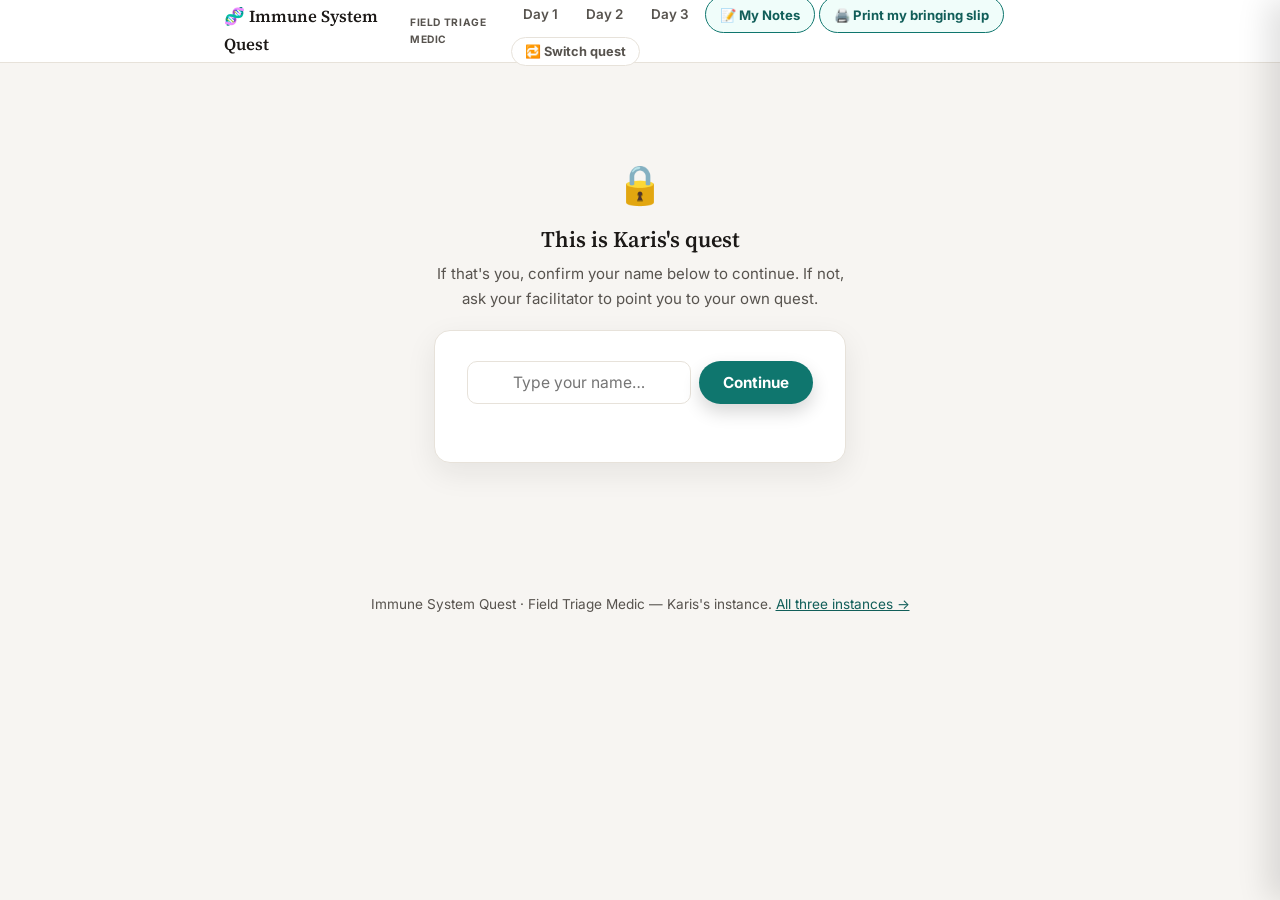
==== commit cb7e144c: "Add keyword-checked reflections with a guided hint after 3 tries Each open-ended callout question (4" ====
--- a/karis/index.html
+++ b/karis/index.html
@@ -89,7 +89,7 @@
     <div class="callout">
       <span class="callout-label">📊 Chart Error — catch the mistake</span>
       <p style="margin:0;">A colleague's patient chart reads: <em>"Patient has a viral cold. Prescribed a full course of antibiotics to be safe."</em> Something on this chart is a real clinical error. Correct it exactly as you would if you were signing off on this chart yourself.</p>
-      <textarea placeholder="Type your correction here…"></textarea>
+      <textarea id="refl-1" placeholder="Type your correction here…"></textarea>
     </div>
 
     <h3>2. Line one: barriers (working before the patient even walks in)</h3>
@@ -99,7 +99,7 @@
       <span class="callout-label">🔍 Compare Two Cases</span>
       <p style="margin:0 0 8px;"><strong>Patient A:</strong> a deep cut on the hand, now hot, red, and swollen with pus, three days after the injury.<br><strong>Patient B:</strong> a sore throat and fever that started the same day as a cough, with two family members sick too.</p>
       <p style="margin:0;">Which barrier failed first in each case, and what does the timing/pattern tell you about which pathogen type you're more likely dealing with?</p>
-      <textarea placeholder="Explain the difference…"></textarea>
+      <textarea id="refl-2" placeholder="Explain the difference…"></textarea>
     </div>
 
     <h3>3. Line two: phagocytes (the body's own first responders)</h3>
@@ -108,7 +108,7 @@
     <div class="callout">
       <span class="callout-label">🧾 Evidence Log</span>
       <p style="margin:0;">A patient's wound is "healing on its own" according to the chart. What specific visible sign would confirm phagocytes are actually doing that work at the site? Name it, and explain what it tells a medic reading the chart.</p>
-      <textarea placeholder="Name the evidence and what it proves…"></textarea>
+      <textarea id="refl-3" placeholder="Name the evidence and what it proves…"></textarea>
     </div>
 
     <h3>4. Line three: lymphocytes and antibodies (why one infection rarely repeats)</h3>
@@ -117,7 +117,7 @@
     <div class="callout subtle">
       <span class="callout-label">🎓 Patient Explainer</span>
       <p style="margin:0;">A worried parent asks why their child "still got sick" even after recovering from a similar-sounding illness last year. Write the two or three sentences you'd actually say to them at the bedside — simple, accurate, and reassuring.</p>
-      <textarea placeholder="Explain it simply…"></textarea>
+      <textarea id="refl-4" placeholder="Explain it simply…"></textarea>
     </div>
 
     <h3>5. Why the antibiotic decision is the one that actually matters</h3>
@@ -238,7 +238,7 @@
     <div class="callout">
       <span class="callout-label">🪞 Shift Debrief — self-check</span>
       <p style="margin:0;">If you'd had one more antibiotic token, which patient would you give it to, and why? What would you actually tell a patient who didn't get one? Be honest about a call you're not fully sure about.</p>
-      <textarea placeholder="Write your honest debrief…"></textarea>
+      <textarea id="refl-5" placeholder="Write your honest debrief…"></textarea>
     </div>
   </section>
 
@@ -303,6 +303,18 @@
   QuestUI.initKidGate('Karis');
   QuestUI.initHighlighter('karis');
   QuestUI.initNotesDrawer('karis');
+  QuestUI.initReflectionChecks('karis', [
+    { id: 'refl-1', groups: [['virus', 'viral'], ['antibiotic'], ["won't work", "won't help", "don't work", "doesn't work", "no effect", "not work", "useless", 'wrong']],
+      directive: "Antibiotics only work against ONE kind of pathogen — which one, and is that what a cold actually is?" },
+    { id: 'refl-2', groups: [['skin', 'wound', 'cut'], ['viral', 'virus', 'droplet', 'airborne', 'respiratory', 'cough']],
+      directive: "One barrier here is broken skin — which patient has that? And which patient's illness spreads through the air?" },
+    { id: 'refl-3', groups: [['pus', 'inflammation', 'red', 'swoll'], ['phagocyte', 'white blood cell']],
+      directive: "What color and texture is the fluid you'd see around a healing wound — and what's actually inside it?" },
+    { id: 'refl-4', groups: [['memory cell'], ['fast', 'quick']],
+      directive: "After the body beats a pathogen once, what does it keep around in case that exact pathogen ever comes back?" },
+    { id: 'refl-5', groups: [['patient'], ['antibiotic', 'token', 'bacterial']],
+      directive: "Look at your decision log — which bacterial case didn't get a token, and what made the ones who did get one more urgent?" }
+  ]);
 
   var patients = [
     'Sofia, 10 — hot, red, swollen cut, pus, 3 days old.',
--- a/css/styles.css
+++ b/css/styles.css
@@ -122,6 +122,19 @@
   font-family: var(--font-body); font-size: .94rem; box-sizing: border-box;
 }
 .callout textarea { min-height: 70px; resize: vertical; }
+
+/* Reflection check: "Check my thinking" + soft feedback + a guiding
+   question that only appears after 3 tries without the key idea. */
+.reflect-controls { display: flex; align-items: center; gap: 12px; margin-top: 10px; flex-wrap: wrap; }
+.reflect-check-btn { padding: 9px 18px; font-size: .87rem; }
+.reflect-feedback { font-size: .87rem; font-weight: 600; }
+.reflect-feedback.hit { color: #166534; }
+.reflect-feedback.retry { color: #92400e; }
+.reflect-hint {
+  display: none; margin-top: 10px; padding: 12px 16px; border-radius: 10px; background: #eff6ff;
+  border: 1.5px dashed #93c5fd; font-size: .89rem; color: #1e3a5f;
+}
+.reflect-hint strong { color: #1d4ed8; }
 
 /* Data/definition cards */
 .card-grid { display: grid; grid-template-columns: repeat(2, 1fr); gap: 14px; margin: 18px 0; }
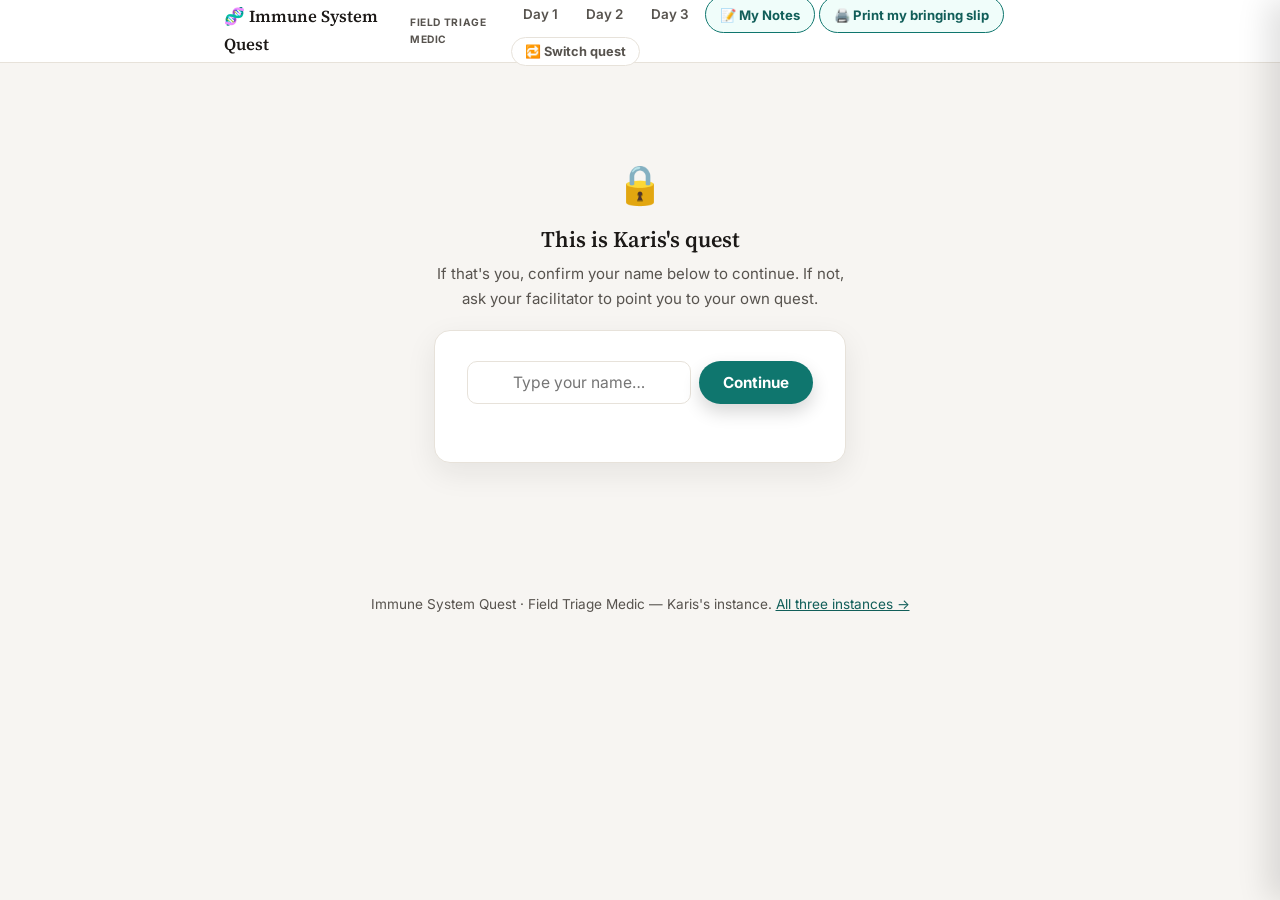
==== commit 4386f664: "Turn Day 2 into a build day, and add real pictorial biology throughout Day 2 was a token/dice/card d" ====
--- a/karis/index.html
+++ b/karis/index.html
@@ -55,13 +55,14 @@
 
   <!-- COVER -->
   <section class="cover">
+    <div class="cover-watermark" aria-hidden="true">🩺</div>
     <div class="format-pill">Quest</div><br>
     <span class="lens-pill">🩺 Field Triage Medic</span>
-    <h1>Immune System: The Triage Shift</h1>
-    <p class="subtitle">Ten patients. Three antibiotic doses. You don't get to see the next card until you've decided on this one.</p>
+    <h1>Immune System: Build the First Responder</h1>
+    <p class="subtitle">Before a patient ever gets a diagnosis from you, their own phagocytes are already on the case. Build the thing that's already treating them.</p>
     <div class="kid-name">Prepared for: Karis</div>
     <div class="framing">
-      <p style="margin:0;">You are the <strong>Field Triage Medic</strong> at a small clinic during a busy outbreak week. Patients keep arriving, and your antibiotic supply is small enough that giving one to the wrong patient means a genuinely sick patient later goes without. Every card you draw is a real decision, made only with the information on that card, in the moment — exactly like a real medic works a real shift. This week, that medic is you.</p>
+      <p style="margin:0;">You are the <strong>Field Triage Medic</strong> at a small clinic during a busy outbreak week. Every patient who walks in already has an entire defense system working before you've even looked at their chart. Day 1 briefs you on the full picture — the four pathogen types, the body's barriers, and exactly why antibiotics only work on one of them. Day 2, you build a real, labeled model of a phagocyte caught mid-engulfment — choosing your own materials and justifying every part — proof you understand the frontline responder you're backing up every shift. This week, that's your job too.</p>
     </div>
   </section>
 
@@ -74,7 +75,7 @@
     <h3>Why triage decisions start in the body</h3>
     <p>Every decision you make on shift is really just supporting a system that's already running: the patient's own immune system. Long before any medicine is given, the body is already fighting using layers of defense that build on each other. A medic who understands exactly what those layers are doing — and exactly where a medicine like an antibiotic fits in — makes far better calls than one just guessing from symptoms alone.</p>
 
-    <h3>1. The four kinds of patient you'll see</h3>
+    <h3 id="sec-pathogens"><span class="sec-num">1</span>The four kinds of patient you'll see</h3>
     <p>A <strong>pathogen</strong> is a microorganism that causes disease, and it always falls into one of four groups. Telling them apart correctly is the single most important skill on your shift, because your treatment options are completely different for each.</p>
 
     <div class="card-grid">
@@ -84,6 +85,38 @@
       <div class="info-card"><h4>🦟 Protoctists</h4><p>Single-celled, often vector-spread. Example: malaria, via mosquito. <strong>Needs an antimalarial, not an antibiotic.</strong></p></div>
     </div>
 
+    <div class="diagram-card">
+      <div class="diagram-title">🧬 Anatomy of a virus</div>
+      <div class="diagram-sub">The one pathogen type antibiotics can never treat — worth knowing exactly why.</div>
+      <div class="diagram-svg-wrap">
+        <svg viewBox="0 0 240 200" width="230" height="190" xmlns="http://www.w3.org/2000/svg">
+          <circle cx="120" cy="105" r="52" fill="#fee2e2" stroke="#b91c1c" stroke-width="3"/>
+          <path d="M92 105 q8 -18 28 0 q8 18 28 0" stroke="#7f1d1d" stroke-width="4" fill="none" stroke-linecap="round"/>
+          <g stroke="#b91c1c" stroke-width="4" stroke-linecap="round">
+            <line x1="120" y1="53" x2="120" y2="35"/>
+            <line x1="160" y1="70" x2="173" y2="57"/>
+            <line x1="172" y1="105" x2="190" y2="105"/>
+            <line x1="160" y1="140" x2="173" y2="153"/>
+            <line x1="80" y1="140" x2="67" y2="153"/>
+            <line x1="68" y1="105" x2="50" y2="105"/>
+            <line x1="80" y1="70" x2="67" y2="57"/>
+          </g>
+          <g fill="#b91c1c">
+            <circle cx="120" cy="35" r="5"/><circle cx="173" cy="57" r="5"/><circle cx="190" cy="105" r="5"/>
+            <circle cx="173" cy="153" r="5"/><circle cx="67" cy="153" r="5"/><circle cx="50" cy="105" r="5"/><circle cx="67" cy="57" r="5"/>
+          </g>
+          <circle cx="120" cy="60" r="11" fill="#7f1d1d"/><text x="120" y="65" text-anchor="middle" fill="#fff" font-size="12" font-weight="700">1</text>
+          <circle cx="120" cy="105" r="11" fill="#991b1b"/><text x="120" y="110" text-anchor="middle" fill="#fff" font-size="12" font-weight="700">2</text>
+          <circle cx="190" cy="105" r="11" fill="#7f1d1d"/><text x="190" y="110" text-anchor="middle" fill="#fff" font-size="12" font-weight="700">3</text>
+        </svg>
+      </div>
+      <div class="diagram-legend">
+        <div class="diagram-legend-item"><span class="dl-num">1</span><span class="dl-text"><strong>Capsid</strong> — the protein coat wrapping the whole virus</span></div>
+        <div class="diagram-legend-item"><span class="dl-num">2</span><span class="dl-text"><strong>Genetic material</strong> — DNA or RNA, the instructions</span></div>
+        <div class="diagram-legend-item"><span class="dl-num">3</span><span class="dl-text"><strong>Spike protein</strong> — latches onto a host cell</span></div>
+      </div>
+    </div>
+
     <p>Pathogens reach a patient by <strong>direct contact</strong>, <strong>droplet infection</strong>, <strong>contaminated food or water</strong>, or a <strong>vector</strong> — an organism, often an insect, that carries a pathogen between hosts without getting sick itself. A patient's history of exposure is often your first clue to which of the four you're dealing with.</p>
 
     <div class="callout">
@@ -92,8 +125,23 @@
       <textarea id="refl-1" placeholder="Type your correction here…"></textarea>
     </div>
 
-    <h3>2. Line one: barriers (working before the patient even walks in)</h3>
+    <h3 id="sec-barriers"><span class="sec-num">2</span>Line one: barriers (working before the patient even walks in)</h3>
     <p>Before any white blood cell or medicine gets involved, the body's own barriers are already at work: <strong>skin</strong> as a physical wall, <strong>mucus and cilia</strong> trapping and sweeping pathogens out of the airways, <strong>stomach acid</strong> destroying most swallowed pathogens, <strong>lysozyme</strong> in tears and saliva breaking down bacterial cell walls, and <strong>blood clotting</strong> sealing a wound before pathogens can enter through it. A broken barrier — a cut, a burn — is exactly why a wound infection needs different handling than an infection that started elsewhere.</p>
+
+    <div class="process-scene" style="background:linear-gradient(135deg, #0ea5e9, #0369a1);">
+      <div class="ps-stage">
+        <svg viewBox="0 0 150 130" style="position:absolute; inset:0;">
+          <rect x="0" y="95" width="150" height="35" fill="rgba(255,255,255,.18)"/>
+          <path class="ps-cilium" d="M25 95 q4 -22 -2 -42" stroke="#fff" stroke-width="4" fill="none" stroke-linecap="round"/>
+          <path class="ps-cilium" d="M55 95 q4 -22 -2 -42" stroke="#fff" stroke-width="4" fill="none" stroke-linecap="round"/>
+          <path class="ps-cilium" d="M85 95 q4 -22 -2 -42" stroke="#fff" stroke-width="4" fill="none" stroke-linecap="round"/>
+          <path class="ps-cilium" d="M115 95 q4 -22 -2 -42" stroke="#fff" stroke-width="4" fill="none" stroke-linecap="round"/>
+          <circle cx="30" cy="45" r="6" fill="#fca5a5"/>
+        </svg>
+      </div>
+      <div class="ps-caption">🌬️ Cilia sweep it out</div>
+      <div class="ps-sub">A trapped pathogen rides the mucus escalator up and out — a patient may never even notice this defense working.</div>
+    </div>
 
     <div class="callout subtle">
       <span class="callout-label">🔍 Compare Two Cases</span>
@@ -102,8 +150,40 @@
       <textarea id="refl-2" placeholder="Explain the difference…"></textarea>
     </div>
 
-    <h3>3. Line two: phagocytes (the body's own first responders)</h3>
+    <h3 id="sec-phagocytes"><span class="sec-num">3</span>Line two: phagocytes (the body's own first responders)</h3>
     <p><strong>White blood cells</strong> are the body's infection-fighters, and <strong>phagocytes</strong> respond first. Phagocytosis happens in three stages: <strong>detect</strong>, <strong>engulf</strong>, <strong>digest</strong>. Phagocytes are <strong>non-specific</strong> — fast, but generic. That thick, yellowish pus you'll see on patient charts is mostly dead phagocytes and destroyed pathogens: visible proof the body is already fighting, with or without your help.</p>
+
+    <div class="process-scene" style="background:linear-gradient(135deg, var(--accent), var(--accent-dark));">
+      <div class="ps-stage">
+        <svg viewBox="0 0 150 130" style="position:absolute; inset:0;">
+          <path class="ps-blob" d="M75 15 C100 10 130 30 130 65 C130 100 100 120 75 118 C45 120 15 100 18 65 C15 30 45 12 75 15 Z" fill="rgba(255,255,255,.22)" stroke="#fff" stroke-width="3"/>
+          <circle class="ps-target" cx="95" cy="55" r="10" fill="#fde047" stroke="#ca8a04" stroke-width="2"/>
+        </svg>
+      </div>
+      <div class="ps-caption">🧫 Phagocytosis, on loop</div>
+      <div class="ps-sub">This is exactly what you're modeling tomorrow — freeze it mid-engulfment and build what you see.</div>
+    </div>
+
+    <div class="diagram-card">
+      <div class="diagram-title">🔬 A phagocyte, mid-engulfment</div>
+      <div class="diagram-sub">The model you're building in Day 2 — every part labeled.</div>
+      <div class="diagram-svg-wrap">
+        <svg viewBox="0 0 240 200" width="230" height="190" xmlns="http://www.w3.org/2000/svg">
+          <path d="M120 25 C165 20 205 55 205 100 C205 145 165 178 120 175 C70 178 30 145 35 100 C30 55 70 22 120 25 Z" fill="#fee2e2" stroke="var(--accent)" stroke-width="3"/>
+          <circle cx="140" cy="95" r="16" fill="#fde047" stroke="#ca8a04" stroke-width="2"/>
+          <circle cx="90" cy="130" r="5" fill="#fca5a5" opacity=".7"/>
+          <circle cx="80" cy="80" r="4" fill="#fca5a5" opacity=".6"/>
+          <circle cx="120" cy="60" r="11" fill="var(--accent-dark)"/><text x="120" y="65" text-anchor="middle" fill="#fff" font-size="12" font-weight="700">1</text>
+          <circle cx="140" cy="95" r="11" fill="#ca8a04"/><text x="140" y="100" text-anchor="middle" fill="#fff" font-size="12" font-weight="700">2</text>
+          <circle cx="90" cy="150" r="11" fill="var(--accent)"/><text x="90" y="155" text-anchor="middle" fill="#fff" font-size="12" font-weight="700">3</text>
+        </svg>
+      </div>
+      <div class="diagram-legend">
+        <div class="diagram-legend-item"><span class="dl-num">1</span><span class="dl-text"><strong>Cell membrane</strong> — flows around the target</span></div>
+        <div class="diagram-legend-item"><span class="dl-num">2</span><span class="dl-text"><strong>Engulfed pathogen</strong> — trapped and about to be digested</span></div>
+        <div class="diagram-legend-item"><span class="dl-num">3</span><span class="dl-text"><strong>Enzymes</strong> — break the pathogen down for good</span></div>
+      </div>
+    </div>
 
     <div class="callout">
       <span class="callout-label">🧾 Evidence Log</span>
@@ -111,8 +191,21 @@
       <textarea id="refl-3" placeholder="Name the evidence and what it proves…"></textarea>
     </div>
 
-    <h3>4. Line three: lymphocytes and antibodies (why one infection rarely repeats)</h3>
+    <h3 id="sec-antibodies"><span class="sec-num">4</span>Line three: lymphocytes and antibodies (why one infection rarely repeats)</h3>
     <p>Every pathogen carries <strong>antigens</strong> — surface markers that identify it as foreign. <strong>Lymphocytes</strong> recognize one specific antigen and produce <strong>antibodies</strong>: Y-shaped proteins shaped to match that antigen exactly. This response is <strong>specific</strong>, unlike a phagocyte's general attack. Afterward, some lymphocytes remain as <strong>memory cells</strong>, ready to react instantly if that exact pathogen returns — which is why a patient rarely catches the same viral illness (like chickenpox) twice.</p>
+
+    <div class="process-scene" style="background:linear-gradient(135deg, #a855f7, #6d28d9);">
+      <div class="ps-stage">
+        <svg viewBox="0 0 150 130" class="ps-key" style="position:absolute; inset:0;">
+          <path d="M75 18 V55 M75 55 L52 28 M75 55 L98 28" stroke="#fff" stroke-width="7" fill="none" stroke-linecap="round" stroke-linejoin="round"/>
+        </svg>
+        <svg viewBox="0 0 150 130" style="position:absolute; inset:0;">
+          <circle cx="75" cy="90" r="17" fill="#fde047" stroke="#ca8a04" stroke-width="2"/>
+        </svg>
+      </div>
+      <div class="ps-caption">🔑 A perfect match, every time</div>
+      <div class="ps-sub">Different response, same patient's body — this is what backs up your phagocytes once they're overwhelmed.</div>
+    </div>
 
     <div class="callout subtle">
       <span class="callout-label">🎓 Patient Explainer</span>
@@ -120,7 +213,7 @@
       <textarea id="refl-4" placeholder="Explain it simply…"></textarea>
     </div>
 
-    <h3>5. Why the antibiotic decision is the one that actually matters</h3>
+    <h3 id="sec-vaccines"><span class="sec-num">5</span>Why the antibiotic decision is the one that actually matters</h3>
     <p>There are two routes to immunity. <strong>Active immunity</strong> is the body producing its own antibodies, naturally or from a vaccine. <strong>Passive immunity</strong> is receiving ready-made antibodies from elsewhere — fast, but temporary. Neither one is what you're deciding on shift; you're deciding whether to spend a scarce <strong>antibiotic</strong> dose.</p>
     <p><strong>Antibiotics kill or stop bacteria — and only bacteria.</strong> They do nothing to a virus, a fungus, or a protoctist, because antibiotics target structures that only bacterial cells have. Giving one to the wrong patient doesn't just fail to help them — it wastes a dose a genuinely bacterial patient down the line will need, and contributes to <strong>antibiotic resistance</strong>: bacteria evolving to survive antibiotics that used to work, one of the most serious problems in real medicine today.</p>
 
@@ -160,17 +253,17 @@
 
   <!-- MATERIALS -->
   <section class="day-block">
-    <span class="day-kicker">Before Day 2 · Medic Kit</span>
+    <span class="day-kicker">Before Day 2 · Build Kit</span>
     <h2>Choose What You're Bringing</h2>
-    <p class="day-sub">Pick whatever you'll actually use to run the shift. Build the kit that fits how you plan to run it.</p>
+    <p class="day-sub">This is a pool to pick from, not a checklist — decide what you'll actually use to build a phagocyte caught mid-engulfment.</p>
 
     <div class="pool-grid">
-      <label class="pool-item"><input type="checkbox" checked><span><span class="pool-name">Index cards or paper cut into cards</span><span class="pool-sub">For the 10 patient case cards — sticky notes work too.</span></span></label>
-      <label class="pool-item"><input type="checkbox" checked><span><span class="pool-name">A marker or pen</span><span class="pool-sub">For writing up each patient case.</span></span></label>
-      <label class="pool-item"><input type="checkbox" checked><span><span class="pool-name">3 small "antibiotic tokens"</span><span class="pool-sub">Buttons, coins, or bottle caps — something visually distinct from other items on hand.</span></span></label>
-      <label class="pool-item"><input type="checkbox" checked><span><span class="pool-name">A large sheet of paper or cardboard</span><span class="pool-sub">Marked into three zones — this becomes your Triage Board.</span></span></label>
-      <label class="pool-item"><input type="checkbox"><span><span class="pool-name">Scissors</span><span class="pool-sub">Only needed if you're cutting your own cards.</span></span></label>
-      <label class="pool-item"><input type="checkbox"><span><span class="pool-name">A timer or phone clock</span><span class="pool-sub">Optional — for extra pressure, give yourself 30 seconds per card.</span></span></label>
+      <label class="pool-item"><input type="checkbox" checked><span><span class="pool-name">A large ball, balloon, or lump of clay/play-dough</span><span class="pool-sub">This becomes your phagocyte — needs to be reshapeable into an irregular blob.</span></span></label>
+      <label class="pool-item"><input type="checkbox" checked><span><span class="pool-name">A small bead, marble, or wadded paper ball</span><span class="pool-sub">The pathogen being engulfed.</span></span></label>
+      <label class="pool-item"><input type="checkbox"><span><span class="pool-name">A few small dots — seeds, rice grains, or beads</span><span class="pool-sub">Represents the digestive enzymes at work inside.</span></span></label>
+      <label class="pool-item"><input type="checkbox" checked><span><span class="pool-name">Cardboard or a paper plate</span><span class="pool-sub">A mounting base for the finished scene.</span></span></label>
+      <label class="pool-item"><input type="checkbox" checked><span><span class="pool-name">Glue, tape, scissors, marker pen</span><span class="pool-sub">The basics for assembling and labeling.</span></span></label>
+      <label class="pool-item"><input type="checkbox"><span><span class="pool-name">Small labels or flags on toothpicks</span><span class="pool-sub">For labeling each part clearly.</span></span></label>
     </div>
 
     <div class="slip-preview">
@@ -182,62 +275,61 @@
 
   <!-- DAY 2 -->
   <section class="day-block" id="day2">
-    <span class="day-kicker">Day 2 · The Triage Shift</span>
-    <h2>Run the Shift</h2>
-    <p class="day-sub">10 patients. Only 3 antibiotic tokens. Draw cards one at a time, face-down order — you don't get to plan the whole shift in advance, just like a real one.</p>
-
-    <h3>Write your 10 patient cards</h3>
-    <p>Copy these onto your own cards, shuffle them, and set them face-down. Don't read ahead.</p>
-    <div class="printable-sheet">
-      <div class="card-grid-print">
-        <div class="cut-card"><span class="cc-tag">Card 1</span><div class="cc-title">Sofia, 10</div>Hot, red, swollen cut on her knee, three days old, with pus. No other symptoms.</div>
-        <div class="cut-card"><span class="cc-tag">Card 2</span><div class="cc-title">Advait, 9</div>Runny nose, sneezing, mild fever for 2 days. Whole family has the same thing.</div>
-        <div class="cut-card"><span class="cc-tag">Card 3</span><div class="cc-title">Priya, 11</div>Itchy, ring-shaped rash on her arm, spreading slowly over a week.</div>
-        <div class="cut-card"><span class="cc-tag">Card 4</span><div class="cc-title">Rahul, 8</div>Sudden high fever, stiff neck, severe headache, very drowsy. Started this morning.</div>
-        <div class="cut-card"><span class="cc-tag">Card 5</span><div class="cc-title">Zara, 12</div>Sore throat, fever, swollen glands, thick white patches visible at the back of the throat. No cough.</div>
-        <div class="cut-card"><span class="cc-tag">Card 6</span><div class="cc-title">Dev, 7</div>Cough, congestion, fever for 3 days, started right after his older sibling had the same symptoms.</div>
-        <div class="cut-card"><span class="cc-tag">Card 7</span><div class="cc-title">Meera, 9</div>Deep splinter wound on the foot, now hot and swollen with a spreading red streak up the leg.</div>
-        <div class="cut-card"><span class="cc-tag">Card 8</span><div class="cc-title">Arjun, 10</div>Fever that comes and goes every two days, chills, recently visited an area with lots of mosquitoes.</div>
-        <div class="cut-card"><span class="cc-tag">Card 9</span><div class="cc-title">Tanvi, 11</div>Ear pain, fever, pus draining from the ear, started 4 days ago and getting worse.</div>
-        <div class="cut-card"><span class="cc-tag">Card 10</span><div class="cc-title">Yusuf, 8</div>Mild fever, tiredness, no other symptoms, feeling better than yesterday already.</div>
-      </div>
-    </div>
-    <p style="font-size:.85rem; color:var(--ink-soft);">Cards 1, 5, 7, and 9 describe bacterial-pattern infections — but you only have <strong>3 antibiotic tokens</strong> for potentially 4 bacterial cases. That's the real decision.</p>
-
-    <h3>Work the shift</h3>
-    <button class="btn btn-primary" type="button" id="draw-card-btn">🃏 Draw the next patient</button>
-    <div class="event-panel" style="margin-top:14px;">
-      <div class="event-result" id="card-result">Draw your first patient to begin.</div>
-    </div>
-
-    <h3>Decision log</h3>
-    <p>For each card, record your call before drawing the next one.</p>
-    <table class="log-table">
-      <thead><tr><th>Patient</th><th>Pathogen type</th><th>Board zone</th><th>Antibiotic spent? (Y/N)</th><th>One-line reasoning</th></tr></thead>
+    <span class="day-kicker">Day 2 · Build Day</span>
+    <h2>Build the Body's First Responder</h2>
+    <p class="day-sub">You ARE the frontline responder on shift — today you build the body's own. A real, labeled model of a phagocyte caught mid-engulfment, not before or after.</p>
+
+    <div class="model3d-wrap">
+      <div class="model3d">
+        <div class="model3d-stage" id="model-stage">
+          <div class="model3d-face f1" style="background:linear-gradient(135deg,#2dd4bf,#0f766e);"><span><span class="f-icon">🫧</span>Cell membrane<br>flows around the germ</span></div>
+          <div class="model3d-face f2" style="background:linear-gradient(135deg,#5eead4,#115e59);"><span><span class="f-icon">📡</span>Detects chemical<br>"danger" signals</span></div>
+          <div class="model3d-face f3" style="background:linear-gradient(135deg,#2dd4bf,#134e4a);"><span><span class="f-icon">👄</span>Engulfs the<br>pathogen whole</span></div>
+          <div class="model3d-face f4" style="background:linear-gradient(135deg,#5eead4,#0e7490);"><span><span class="f-icon">🧪</span>Digests it with<br>enzymes</span></div>
+          <div class="model3d-face f5" style="background:linear-gradient(135deg,#2dd4bf,#155e75);"><span><span class="f-icon">🩸</span>A type of<br>white blood cell</span></div>
+          <div class="model3d-face f6" style="background:linear-gradient(135deg,#5eead4,#164e63);"><span><span class="f-icon">⚡</span>Non-specific —<br>attacks any pathogen</span></div>
+        </div>
+      </div>
+      <div class="model3d-hint">🖱️ Hover to pause and read each face.</div>
+      <button class="btn btn-ghost model3d-pause" type="button" id="pause-btn">⏸ Pause rotation</button>
+    </div>
+
+    <h3>What your model has to prove</h3>
+    <p>A round blob next to a smaller ball doesn't show anything by itself. Your model needs to freeze the exact moment of <strong>engulfment</strong> — the pathogen already partway inside, not sitting next to it — because that's the one detail that actually proves you understand the process, not just the vocabulary.</p>
+
+    <h3 id="sec-plan">Plan before you build</h3>
+    <p>Fill this in before you touch the clay. This material-justification table <em>is</em> the real decision — the build itself is just carrying it out.</p>
+    <table class="justify-table">
+      <thead><tr><th>Part</th><th>What it represents</th><th>Material I'm using</th><th>Why this material fits</th></tr></thead>
       <tbody>
-        <tr><td><input></td><td><input></td><td><input></td><td><input></td><td><input></td></tr>
-        <tr><td><input></td><td><input></td><td><input></td><td><input></td><td><input></td></tr>
-        <tr><td><input></td><td><input></td><td><input></td><td><input></td><td><input></td></tr>
-        <tr><td><input></td><td><input></td><td><input></td><td><input></td><td><input></td></tr>
-        <tr><td><input></td><td><input></td><td><input></td><td><input></td><td><input></td></tr>
-        <tr><td><input></td><td><input></td><td><input></td><td><input></td><td><input></td></tr>
-        <tr><td><input></td><td><input></td><td><input></td><td><input></td><td><input></td></tr>
-        <tr><td><input></td><td><input></td><td><input></td><td><input></td><td><input></td></tr>
-        <tr><td><input></td><td><input></td><td><input></td><td><input></td><td><input></td></tr>
-        <tr><td><input></td><td><input></td><td><input></td><td><input></td><td><input></td></tr>
+        <tr><td><input placeholder="e.g. Cell membrane"></td><td><input></td><td><input></td><td><textarea></textarea></td></tr>
+        <tr><td><input placeholder="e.g. Pathogen"></td><td><input></td><td><input></td><td><textarea></textarea></td></tr>
+        <tr><td><input placeholder="e.g. Enzymes"></td><td><input></td><td><input></td><td><textarea></textarea></td></tr>
       </tbody>
     </table>
 
-    <h3>End-of-shift tally</h3>
-    <div class="tally-row">
-      <div class="tally-tile"><div class="tally-num" contenteditable="true">–</div><div class="tally-label">Pathogen types correctly identified</div></div>
-      <div class="tally-tile"><div class="tally-num" contenteditable="true">–</div><div class="tally-label">Antibiotics used on bacterial cases</div></div>
-      <div class="tally-tile"><div class="tally-num" contenteditable="true">–</div><div class="tally-label">Bacterial cases untreated (scarcity)</div></div>
-    </div>
+    <h3>Build it</h3>
+    <div class="build-checklist">
+      <label class="build-check-item"><input type="checkbox"><span><span class="step-num">1.</span><span class="step-text">Shape your base into an irregular, lumpy blob — real phagocytes constantly change shape, they're never a perfect sphere.</span></span></label>
+      <label class="build-check-item"><input type="checkbox"><span><span class="step-num">2.</span><span class="step-text">Position the "pathogen" partway inside the blob — caught mid-engulfment, not fully outside or fully swallowed.</span></span></label>
+      <label class="build-check-item"><input type="checkbox"><span><span class="step-num">3.</span><span class="step-text">Add a few small dots near the pathogen to represent the enzymes about to digest it.</span></span></label>
+      <label class="build-check-item"><input type="checkbox"><span><span class="step-num">4.</span><span class="step-text">Mount your scene on a base and label every part.</span></span></label>
+      <label class="build-check-item"><input type="checkbox"><span><span class="step-num">5.</span><span class="step-text">Write one sentence on why a non-specific responder like this needs to exist alongside the slower, specific one (antibodies).</span></span></label>
+    </div>
+
+    <h3>Results</h3>
+    <p>Describe your finished model — this doubles as notes for tomorrow's handover.</p>
+    <table class="plan-table">
+      <tbody>
+        <tr><td style="width:140px;"><strong>Parts labeled</strong></td><td><input placeholder="e.g. 3 of 3"></td></tr>
+        <tr><td><strong>Does it clearly show mid-engulfment?</strong></td><td><input placeholder="Yes / No, and why"></td></tr>
+        <tr><td><strong>Short description</strong></td><td><textarea placeholder="Describe your model in 2–3 sentences…"></textarea></td></tr>
+      </tbody>
+    </table>
 
     <div class="callout">
       <span class="callout-label">🪞 Shift Debrief — self-check</span>
-      <p style="margin:0;">If you'd had one more antibiotic token, which patient would you give it to, and why? What would you actually tell a patient who didn't get one? Be honest about a call you're not fully sure about.</p>
+      <p style="margin:0;">What might someone misunderstand about your model just by looking at it, without your explanation? Which labeled part are you least confident explaining — and why did you still include it?</p>
       <textarea id="refl-5" placeholder="Write your honest debrief…"></textarea>
     </div>
   </section>
@@ -245,24 +337,24 @@
   <!-- DAY 3 -->
   <section class="day-block" id="day3">
     <span class="day-kicker">Day 3 · Handing Off the Shift</span>
-    <h2>Present Your Triage Shift</h2>
+    <h2>Present Your Phagocyte</h2>
 
     <div class="hook-box">
       <div class="hook-label">Your opening move</div>
-      <p style="margin:0;">Hold up the one patient card you're still unsure about, and ask the room: <em>"What would you have done with this one?"</em> Let a few people answer before you reveal your own call.</p>
+      <p style="margin:0;">Hold up your model without naming any parts yet, and ask the room: <em>"What moment do you think this is capturing?"</em> Let a few guesses land before you walk through it.</p>
     </div>
 
     <h3>What to include</h3>
     <ul class="checklist-plain">
-      <li>How many of each pathogen type you saw across the 10 patients</li>
-      <li>Which 3 (of the 4) bacterial cases got the antibiotic, and exactly why those three</li>
-      <li>What you'd actually tell the patient who didn't receive one</li>
-      <li>One card that changed your thinking partway through the shift</li>
+      <li>Every labeled part, and what it actually does</li>
+      <li>Why your model shows mid-engulfment specifically, not before or after</li>
+      <li>The material-justification decision you're least sure about — and why you still made that call</li>
+      <li>Why the body still needs the slower, specific response (antibodies) even with phagocytes on patrol</li>
     </ul>
 
     <div class="facilitator-tip">
       <span class="fac-label">Facilitator only</span>
-      <p>Steer the room toward the patients who DIDN'T get an antibiotic, not away from them. Real triage medics are judged by how clearly they can explain a hard "no," not by pretending resources were unlimited. A kid who can defend leaving a genuinely bacterial case untreated — with real reasoning about which case was more urgent — is demonstrating the target skill (decision-making under real constraints) more fully than one who got lucky with the draw order.</p>
+      <p>If a part of the model looks rough or a material choice feels like a stretch, steer the room's attention there first, not away from it. Real medics are judged by how clearly they can explain an imperfect call, not by pretending every resource was ideal. A kid who can defend WHY a material was the best available option is demonstrating the target skill (decision-making under real constraints) far better than one who happened to have perfect materials on hand.</p>
     </div>
   </section>
 
@@ -305,39 +397,22 @@
   QuestUI.initNotesDrawer('karis');
   QuestUI.initReflectionChecks('karis', [
     { id: 'refl-1', groups: [['virus', 'viral'], ['antibiotic'], ["won't work", "won't help", "don't work", "doesn't work", "no effect", "not work", "useless", 'wrong']],
-      directive: "Antibiotics only work against ONE kind of pathogen — which one, and is that what a cold actually is?" },
+      reread: { anchor: 'sec-vaccines', label: '5. Why the antibiotic decision is the one that actually matters' } },
     { id: 'refl-2', groups: [['skin', 'wound', 'cut'], ['viral', 'virus', 'droplet', 'airborne', 'respiratory', 'cough']],
-      directive: "One barrier here is broken skin — which patient has that? And which patient's illness spreads through the air?" },
+      reread: { anchor: 'sec-barriers', label: '2. Line one: barriers' } },
     { id: 'refl-3', groups: [['pus', 'inflammation', 'red', 'swoll'], ['phagocyte', 'white blood cell']],
-      directive: "What color and texture is the fluid you'd see around a healing wound — and what's actually inside it?" },
+      reread: { anchor: 'sec-phagocytes', label: '3. Line two: phagocytes' } },
     { id: 'refl-4', groups: [['memory cell'], ['fast', 'quick']],
-      directive: "After the body beats a pathogen once, what does it keep around in case that exact pathogen ever comes back?" },
-    { id: 'refl-5', groups: [['patient'], ['antibiotic', 'token', 'bacterial']],
-      directive: "Look at your decision log — which bacterial case didn't get a token, and what made the ones who did get one more urgent?" }
+      reread: { anchor: 'sec-antibodies', label: '4. Line three: lymphocytes and antibodies' } },
+    { id: 'refl-5', groups: [['part', 'label'], ['material']],
+      reread: { anchor: 'sec-plan', label: 'Plan before you build' } }
   ]);
 
-  var patients = [
-    'Sofia, 10 — hot, red, swollen cut, pus, 3 days old.',
-    'Advait, 9 — runny nose, sneezing, mild fever, whole family sick too.',
-    'Priya, 11 — itchy, ring-shaped spreading rash.',
-    'Rahul, 8 — sudden high fever, stiff neck, severe headache, drowsy.',
-    'Zara, 12 — sore throat, fever, white patches at back of throat, no cough.',
-    'Dev, 7 — cough, congestion, fever, started after sibling\'s same symptoms.',
-    'Meera, 9 — deep wound, hot and swollen, red streak up the leg.',
-    'Arjun, 10 — fever comes and goes every 2 days, chills, mosquito exposure.',
-    'Tanvi, 11 — ear pain, fever, pus draining from ear, 4 days and worsening.',
-    'Yusuf, 8 — mild fever, tired, already feeling a bit better.'
-  ];
-  var deck = QuestUI.shuffle(patients);
-  var drawn = 0;
-  document.getElementById('draw-card-btn').addEventListener('click', function () {
-    var resultEl = document.getElementById('card-result');
-    if (drawn >= deck.length) {
-      resultEl.textContent = '✅ Shift complete — all 10 patients seen.';
-      return;
-    }
-    resultEl.textContent = '🃏 Patient ' + (drawn + 1) + ' of 10 — ' + deck[drawn];
-    drawn++;
+  var modelPaused = false;
+  document.getElementById('pause-btn').addEventListener('click', function () {
+    modelPaused = !modelPaused;
+    document.getElementById('model-stage').classList.toggle('paused', modelPaused);
+    this.textContent = modelPaused ? '▶ Resume rotation' : '⏸ Pause rotation';
   });
 
   window.addEventListener('beforeprint', function () { document.body.classList.add('printing-slip'); });
--- a/css/styles.css
+++ b/css/styles.css
@@ -123,8 +123,9 @@
 }
 .callout textarea { min-height: 70px; resize: vertical; }
 
-/* Reflection check: "Check my thinking" + soft feedback + a guiding
-   question that only appears after 3 tries without the key idea. */
+/* Reflection check: "Check my thinking" + soft feedback + a pointer back to
+   the exact reading section, which only appears after 3 tries without the
+   key idea. */
 .reflect-controls { display: flex; align-items: center; gap: 12px; margin-top: 10px; flex-wrap: wrap; }
 .reflect-check-btn { padding: 9px 18px; font-size: .87rem; }
 .reflect-feedback { font-size: .87rem; font-weight: 600; }
@@ -134,7 +135,8 @@
   display: none; margin-top: 10px; padding: 12px 16px; border-radius: 10px; background: #eff6ff;
   border: 1.5px dashed #93c5fd; font-size: .89rem; color: #1e3a5f;
 }
-.reflect-hint strong { color: #1d4ed8; }
+.reflect-hint a { color: #1d4ed8; font-weight: 700; text-decoration: none; }
+.reflect-hint a:hover { text-decoration: underline; }
 
 /* Data/definition cards */
 .card-grid { display: grid; grid-template-columns: repeat(2, 1fr); gap: 14px; margin: 18px 0; }
@@ -358,3 +360,150 @@
 .notes-saved-msg { font-size: .76rem; color: var(--ink-soft); margin-top: 6px; min-height: 1.2em; }
 .notes-backdrop { position: fixed; inset: 0; background: rgba(0,0,0,.15); z-index: 290; display: none; }
 .notes-backdrop.show { display: block; }
+
+/* ============================================================
+   Section number badges — turns "1. The threat..." into a proper
+   field-manual look instead of a plain blog heading.
+   ============================================================ */
+h3 .sec-num {
+  display: inline-flex; align-items: center; justify-content: center; width: 30px; height: 30px; border-radius: 50%;
+  background: var(--accent); color: #fff; font-family: var(--font-head); font-size: .95rem; font-weight: 700;
+  margin-right: 10px; flex: none; vertical-align: middle; position: relative; top: -2px;
+}
+
+/* ============================================================
+   Cover watermark — a large faint decorative icon behind the hero
+   text so the cover doesn't read as plain text on white.
+   ============================================================ */
+.cover { position: relative; overflow: hidden; }
+.cover-watermark {
+  position: absolute; top: -40px; right: -40px; font-size: 220px; line-height: 1; opacity: .06;
+  pointer-events: none; user-select: none; transform: rotate(-8deg);
+}
+
+/* ============================================================
+   Labeled diagrams — an SVG with numbered circles baked in, plus
+   a legend list below matching numbers to what they point at.
+   ============================================================ */
+.diagram-card {
+  background: var(--paper); border: 1.5px solid var(--border); border-radius: 16px; padding: 22px;
+  margin: 22px 0; box-shadow: 0 6px 20px rgba(0,0,0,.05);
+}
+.diagram-card .diagram-title { font-family: var(--font-head); font-weight: 600; font-size: 1rem; margin-bottom: 4px; text-align: center; }
+.diagram-card .diagram-sub { text-align: center; color: var(--ink-soft); font-size: .85rem; margin-bottom: 14px; }
+.diagram-card .diagram-svg-wrap { display: flex; justify-content: center; margin-bottom: 16px; }
+.diagram-legend { display: grid; grid-template-columns: repeat(2, 1fr); gap: 8px 18px; max-width: 560px; margin: 0 auto; }
+@media (max-width: 620px) { .diagram-legend { grid-template-columns: 1fr; } }
+.diagram-legend-item { display: flex; align-items: baseline; gap: 8px; font-size: .87rem; }
+.diagram-legend-item .dl-num {
+  display: inline-flex; align-items: center; justify-content: center; width: 20px; height: 20px; border-radius: 50%;
+  background: var(--accent); color: #fff; font-size: .72rem; font-weight: 700; flex: none;
+}
+.diagram-legend-item .dl-text strong { color: var(--ink); }
+
+/* ============================================================
+   Animated process scenes — small looping CSS/SVG animations that
+   show a mechanism in motion, with a caption underneath. Distinct
+   from a static diagram: these teach a PROCESS, not just a part.
+   ============================================================ */
+.process-scene {
+  border-radius: 18px; overflow: hidden; margin: 20px 0; padding: 26px 20px; text-align: center; color: #fff;
+  position: relative; min-height: 190px; display: flex; flex-direction: column; align-items: center; justify-content: center; gap: 12px;
+}
+.process-scene .ps-stage { width: 150px; height: 130px; position: relative; }
+.process-scene .ps-caption { font-weight: 700; font-size: 1rem; }
+.process-scene .ps-sub { font-size: .82rem; opacity: .9; max-width: 380px; }
+
+@keyframes psEngulf {
+  0%, 15% { transform: translateX(0) scale(1); opacity: 1; }
+  55% { transform: translateX(-2px) scale(.6); opacity: 1; }
+  70%, 100% { transform: translateX(-2px) scale(0); opacity: 0; }
+}
+@keyframes psBlobPulse {
+  0%, 100% { transform: scale(1); }
+  50% { transform: scale(1.06) rotate(2deg); }
+}
+.ps-blob { animation: psBlobPulse 2.4s ease-in-out infinite; transform-origin: center; }
+.ps-target { animation: psEngulf 3s ease-in-out infinite; transform-origin: center; }
+
+@keyframes psSweep {
+  0% { transform: translateX(-10px); opacity: .4; }
+  50% { transform: translateX(6px); opacity: 1; }
+  100% { transform: translateX(30px); opacity: 0; }
+}
+.ps-cilium { animation: psSweep 1.6s ease-in-out infinite; }
+.ps-cilium:nth-child(2) { animation-delay: .2s; }
+.ps-cilium:nth-child(3) { animation-delay: .4s; }
+
+@keyframes psSnap {
+  0%, 30% { transform: translateY(-14px) rotate(0deg); }
+  45%, 65% { transform: translateY(0) rotate(0deg); }
+  75% { transform: translateY(0) rotate(-6deg); }
+  85% { transform: translateY(0) rotate(4deg); }
+  100% { transform: translateY(0) rotate(0deg); }
+}
+.ps-key { animation: psSnap 2.6s ease-in-out infinite; transform-origin: bottom center; }
+
+@keyframes psSpin { from { transform: rotate(0deg); } to { transform: rotate(360deg); } }
+.ps-spin { animation: psSpin 6s linear infinite; transform-origin: center; }
+
+@keyframes psReplicate {
+  0% { transform: scale(0); opacity: 0; }
+  40% { transform: scale(1); opacity: 1; }
+  80% { transform: scale(1); opacity: 1; }
+  100% { transform: scale(1.3); opacity: 0; }
+}
+.ps-copy { animation: psReplicate 2s ease-out infinite; transform-origin: center; }
+.ps-copy:nth-child(2) { animation-delay: .5s; }
+.ps-copy:nth-child(3) { animation-delay: 1s; }
+
+@media (prefers-reduced-motion: reduce) {
+  .ps-blob, .ps-target, .ps-cilium, .ps-key, .ps-spin, .ps-copy { animation: none; }
+}
+
+/* ============================================================
+   3D model viewer — a rotating labeled cube preview for the Day 2
+   build, and its pause control.
+   ============================================================ */
+.model3d-wrap { text-align: center; margin: 22px 0; }
+.model3d { perspective: 900px; width: 210px; height: 210px; margin: 0 auto; }
+.model3d-stage { width: 100%; height: 100%; position: relative; transform-style: preserve-3d; animation: modelSpin 16s linear infinite; }
+.model3d-stage.paused { animation-play-state: paused; }
+.model3d-face {
+  position: absolute; inset: 0; width: 210px; height: 210px; box-sizing: border-box; display: flex;
+  align-items: center; justify-content: center; text-align: center; font-weight: 700; font-family: var(--font-head);
+  font-size: .82rem; line-height: 1.3; padding: 16px; border-radius: 18px; border: 3px solid rgba(255,255,255,.55); color: #fff;
+}
+.model3d-face .f-icon { display: block; font-size: 1.5rem; margin-bottom: 6px; }
+.model3d-face.f1 { transform: translateZ(105px); }
+.model3d-face.f2 { transform: rotateY(90deg) translateZ(105px); }
+.model3d-face.f3 { transform: rotateY(180deg) translateZ(105px); }
+.model3d-face.f4 { transform: rotateY(-90deg) translateZ(105px); }
+.model3d-face.f5 { transform: rotateX(90deg) translateZ(105px); }
+.model3d-face.f6 { transform: rotateX(-90deg) translateZ(105px); }
+@keyframes modelSpin { from { transform: rotateY(0deg) rotateX(-14deg); } to { transform: rotateY(360deg) rotateX(-14deg); } }
+@media (prefers-reduced-motion: reduce) { .model3d-stage { animation-play-state: paused; } }
+.model3d-hint { font-size: .84rem; color: var(--ink-soft); margin-top: 14px; }
+.model3d-pause { margin-top: 10px; }
+
+/* ============================================================
+   Build checklist + material-justification table
+   ============================================================ */
+.build-checklist { display: grid; gap: 10px; margin: 18px 0; }
+.build-check-item {
+  display: flex; align-items: flex-start; gap: 12px; background: var(--paper-soft); border: 1.5px solid var(--border);
+  border-radius: 12px; padding: 12px 16px; cursor: pointer; transition: border-color .15s, background .15s;
+}
+.build-check-item:hover { border-color: var(--accent); }
+.build-check-item.checked { border-color: #16a34a; background: #ecfdf5; }
+.build-check-item input[type=checkbox] { width: 19px; height: 19px; margin-top: 2px; accent-color: #16a34a; flex: none; }
+.build-check-item .step-num { font-weight: 800; color: var(--accent-dark); margin-right: 4px; }
+.build-check-item.checked .step-text { text-decoration: line-through; color: var(--ink-soft); }
+
+table.justify-table { margin: 16px 0; font-size: .9rem; }
+table.justify-table th, table.justify-table td { border: 1.5px solid var(--border); padding: 9px 11px; text-align: left; vertical-align: top; }
+table.justify-table th { background: var(--paper-soft); font-family: var(--font-head); font-size: .78rem; text-transform: uppercase; }
+table.justify-table input, table.justify-table textarea {
+  width: 100%; border: none; background: transparent; font-family: var(--font-body); font-size: .9rem; padding: 2px;
+}
+table.justify-table textarea { min-height: 44px; resize: vertical; }
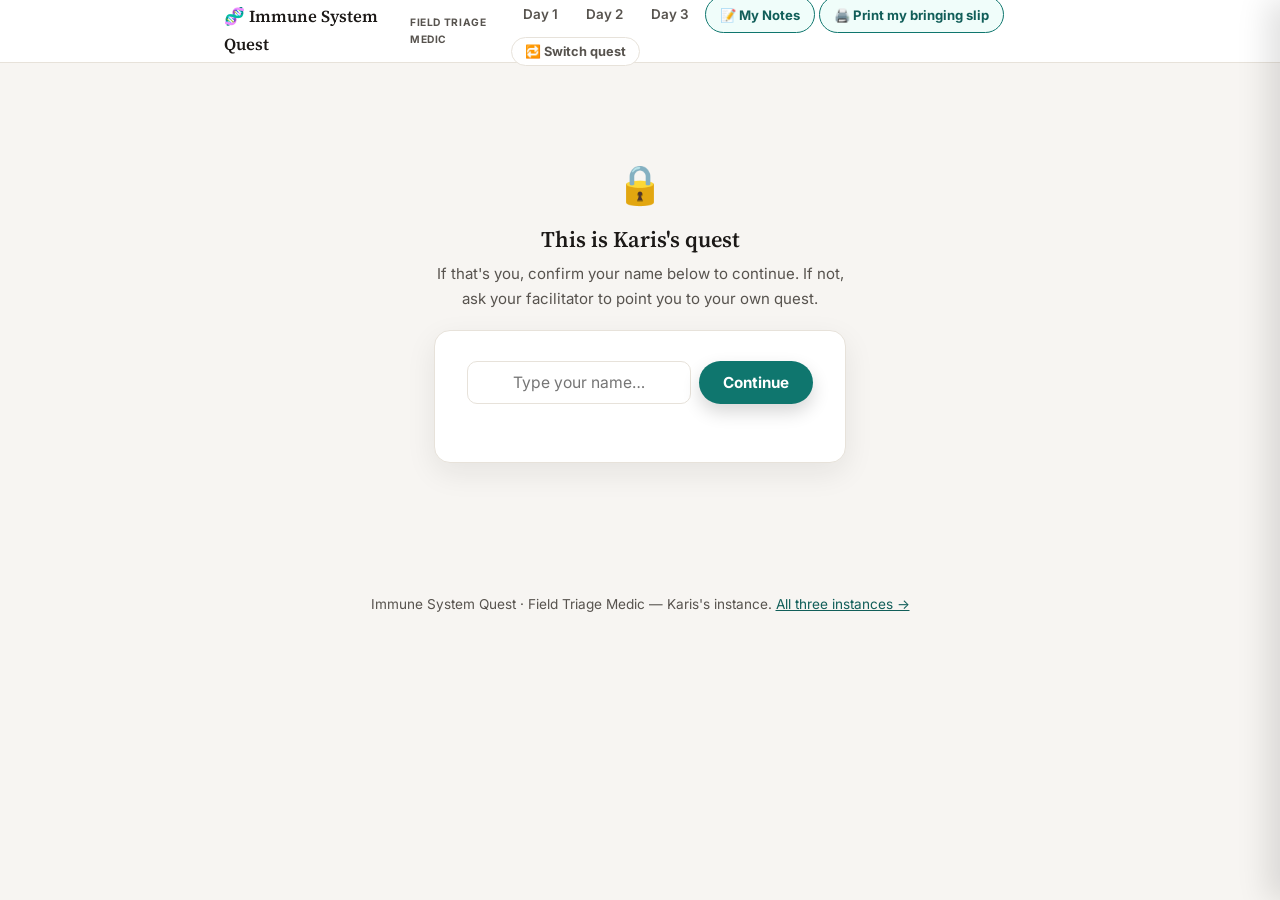
==== commit a9f1c7f6: "Fix cross-paragraph highlighter bug; add Day 1 game and cross-day persistence - Rewrite initHighligh" ====
--- a/karis/index.html
+++ b/karis/index.html
@@ -12,7 +12,7 @@
     } catch (e) { document.documentElement.classList.add('gate-locked'); }
   })();
 </script>
-<style>html.gate-locked main { display: none !important; }</style>
+<style>html.gate-locked main, html.gate-locked .progress-summary { display: none !important; }</style>
 <link rel="preconnect" href="https://fonts.googleapis.com">
 <link rel="preconnect" href="https://fonts.gstatic.com" crossorigin>
 <link href="https://fonts.googleapis.com/css2?family=Source+Serif+4:wght@500;600;700&family=Inter:wght@400;500;600;700;800&family=IBM+Plex+Mono:wght@500;600&display=swap" rel="stylesheet">
@@ -33,6 +33,25 @@
     </nav>
   </div>
 </header>
+
+<div class="progress-summary">
+  <div class="container">
+    <div class="progress-seg">
+      <span class="progress-seg-label">Day 1</span>
+      <div class="progress-seg-track"><div class="progress-seg-fill" id="progress-day1-fill"></div></div>
+      <span class="progress-seg-count" id="progress-day1-label">0/4</span>
+    </div>
+    <div class="progress-seg">
+      <span class="progress-seg-label">Day 2</span>
+      <div class="progress-seg-track"><div class="progress-seg-fill" id="progress-day2-fill"></div></div>
+      <span class="progress-seg-count" id="progress-day2-label">0/6</span>
+    </div>
+    <div class="progress-seg">
+      <span class="progress-seg-label">Day 3</span>
+      <div class="progress-seg-track"><div class="progress-seg-fill" id="progress-day3-fill"></div></div>
+    </div>
+  </div>
+</div>
 
 <div id="quest-gate-block">
   <div class="gate-block-wrap">
@@ -249,6 +268,12 @@
       <div class="glossary-item"><div class="word">Antibody</div><div class="def">A protein shaped to match one specific antigen.</div></div>
       <div class="glossary-item"><div class="word">Memory cell</div><div class="def">A lymphocyte that "remembers" a pathogen for a faster response later.</div></div>
     </div>
+
+    <div class="game-card">
+      <div class="game-title">🎮 Chart Match</div>
+      <div class="game-sub">Six key terms from today's whole briefing. Click a term, then its matching definition — no penalty for a wrong guess, just try again.</div>
+      <div id="game-day1"></div>
+    </div>
   </section>
 
   <!-- MATERIALS -->
@@ -395,6 +420,18 @@
   QuestUI.initKidGate('Karis');
   QuestUI.initHighlighter('karis');
   QuestUI.initNotesDrawer('karis');
+  QuestUI.initMaterialsPool('karis');
+  QuestUI.initBuildChecklist('karis');
+  QuestUI.initFieldAutosave('karis');
+  QuestUI.initProgressBar('karis');
+  QuestUI.initMatchGame('game-day1', [
+    ['Pathogen', 'A microorganism that causes disease'],
+    ['Vector', 'Carries a pathogen between hosts without getting sick itself'],
+    ['Cilia', 'Sweep trapped pathogens out of the airways'],
+    ['Phagocytosis', 'A phagocyte engulfing and destroying a pathogen'],
+    ['Antibody', 'A protein shaped to match one specific antigen'],
+    ['Herd immunity', 'Population-wide protection when enough people are immune']
+  ], { pageKey: 'karis' });
   QuestUI.initReflectionChecks('karis', [
     { id: 'refl-1', groups: [['virus', 'viral'], ['antibiotic'], ["won't work", "won't help", "don't work", "doesn't work", "no effect", "not work", "useless", 'wrong']],
       reread: { anchor: 'sec-vaccines', label: '5. Why the antibiotic decision is the one that actually matters' } },
--- a/css/styles.css
+++ b/css/styles.css
@@ -297,7 +297,7 @@
 .name-gate-switch { background: none; border: none; color: var(--ink-soft); text-decoration: underline; font-size: .84rem; cursor: pointer; margin-top: 14px; font-family: var(--font-body); }
 
 /* ---- Per-kid access gate (blocks a page from anyone but its own kid) ---- */
-html.gate-locked main { display: none !important; }
+html.gate-locked main, html.gate-locked .progress-summary { display: none !important; }
 #quest-gate-block { display: none; }
 #quest-gate-block.show { display: block; }
 .gate-block-wrap { max-width: 460px; margin: 90px auto; text-align: center; padding: 0 24px; }
@@ -507,3 +507,44 @@
   width: 100%; border: none; background: transparent; font-family: var(--font-body); font-size: .9rem; padding: 2px;
 }
 table.justify-table textarea { min-height: 44px; resize: vertical; }
+
+/* ============================================================
+   Progress summary — a 3-segment Day 1/2/3 bar shown right under the
+   header, so returning to the quest later shows real progress instead
+   of a page that looks blank.
+   ============================================================ */
+.progress-summary { background: #fff; border-bottom: 1.5px solid var(--border); padding: 10px 0; }
+.progress-summary .container { display: flex; gap: 22px; align-items: center; flex-wrap: wrap; }
+.progress-seg { display: flex; align-items: center; gap: 8px; flex: 1; min-width: 130px; }
+.progress-seg-label {
+  font-family: var(--font-head); font-size: .74rem; font-weight: 700; text-transform: uppercase;
+  letter-spacing: .04em; color: var(--ink-soft); white-space: nowrap;
+}
+.progress-seg-track { flex: 1; height: 8px; border-radius: 999px; background: var(--paper-soft); overflow: hidden; border: 1px solid var(--border); }
+.progress-seg-fill { height: 100%; width: 0%; background: var(--accent); transition: width .3s ease; border-radius: 999px; }
+.progress-seg-count { font-size: .74rem; font-weight: 700; color: var(--ink-soft); white-space: nowrap; min-width: 26px; text-align: right; }
+
+/* ============================================================
+   Day 1 game — a term-matching game wrapping up the full reading.
+   Framed as play (score = moves, not a grade), never labeled a quiz.
+   ============================================================ */
+.game-card {
+  background: linear-gradient(135deg, var(--accent-soft), #fff); border: 2px dashed var(--accent);
+  border-radius: 18px; padding: 26px 24px; margin: 32px 0;
+}
+.game-card .game-title { font-family: var(--font-head); font-weight: 600; font-size: 1.15rem; margin-bottom: 6px; text-align: center; }
+.game-card .game-sub { text-align: center; color: var(--ink-soft); font-size: .9rem; margin: 0 auto 18px; max-width: 480px; }
+.match-game-status { font-weight: 700; font-size: .92rem; color: var(--ink-soft); margin-bottom: 12px; text-align: center; }
+.match-game-status.done { color: #166534; }
+.match-cols { display: grid; grid-template-columns: 1fr 1fr; gap: 10px 18px; }
+@media (max-width: 640px) { .match-cols { grid-template-columns: 1fr; } }
+.match-col { display: grid; gap: 8px; align-content: start; }
+.match-item {
+  padding: 12px 16px; border-radius: 12px; border: 1.5px solid var(--border); background: #fff;
+  cursor: pointer; font-size: .89rem; font-weight: 600; transition: .12s; user-select: none;
+}
+.match-item:hover { border-color: var(--accent); }
+.match-item.selected { border-color: var(--accent); background: var(--accent-soft); }
+.match-item.matched { border-color: #16a34a; background: #ecfdf5; cursor: default; opacity: .85; }
+.match-item.shake { border-color: #dc2626; background: #fef2f2; animation: matchShake .35s; }
+@keyframes matchShake { 0%, 100% { transform: translateX(0); } 25% { transform: translateX(-4px); } 75% { transform: translateX(4px); } }
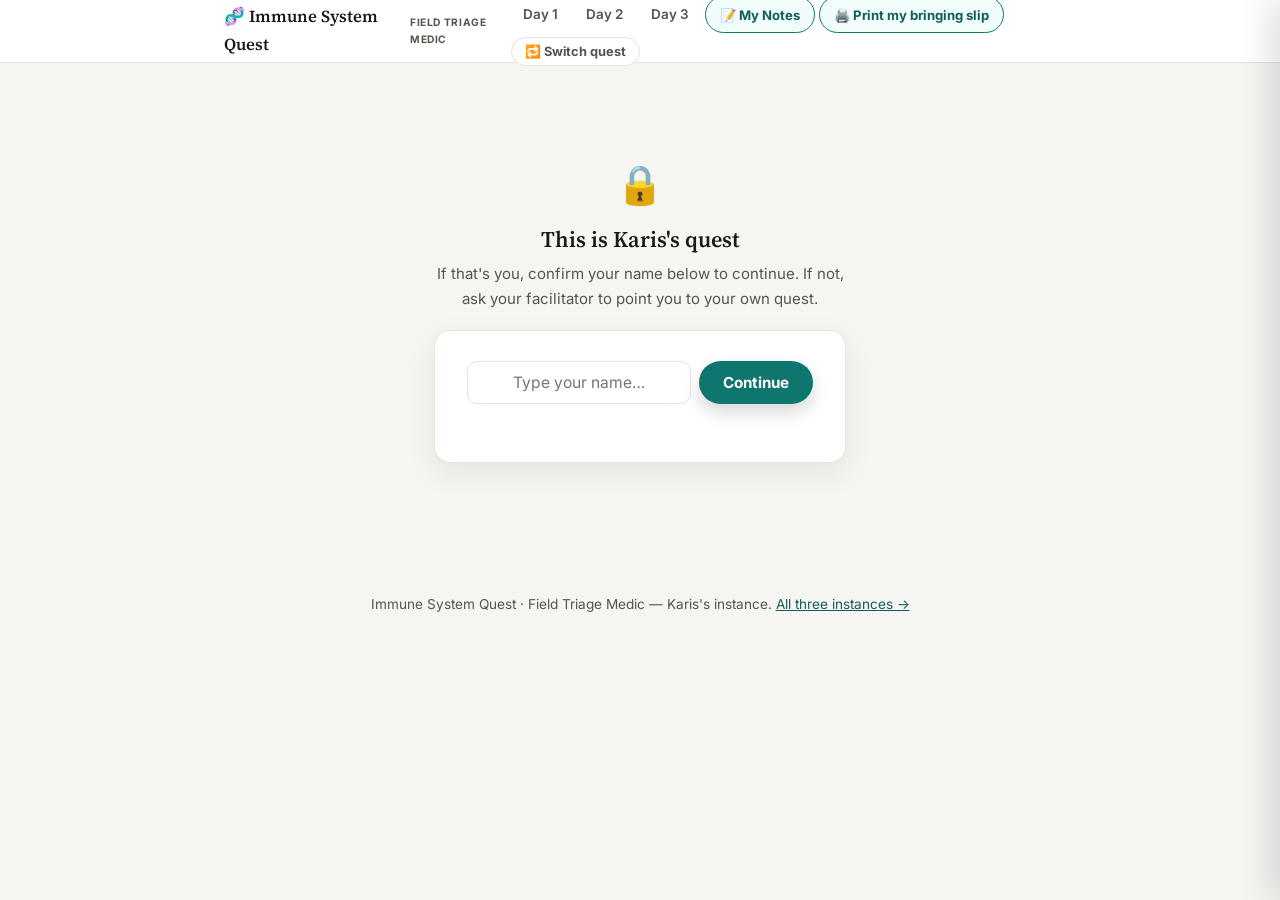
==== commit 6e6e1436: "Fix reflection question 1: was testing content not yet read The first Day 1 reflection question on e" ====
--- a/karis/index.html
+++ b/karis/index.html
@@ -138,12 +138,6 @@
 
     <p>Pathogens reach a patient by <strong>direct contact</strong>, <strong>droplet infection</strong>, <strong>contaminated food or water</strong>, or a <strong>vector</strong> — an organism, often an insect, that carries a pathogen between hosts without getting sick itself. A patient's history of exposure is often your first clue to which of the four you're dealing with.</p>
 
-    <div class="callout">
-      <span class="callout-label">📊 Chart Error — catch the mistake</span>
-      <p style="margin:0;">A colleague's patient chart reads: <em>"Patient has a viral cold. Prescribed a full course of antibiotics to be safe."</em> Something on this chart is a real clinical error. Correct it exactly as you would if you were signing off on this chart yourself.</p>
-      <textarea id="refl-1" placeholder="Type your correction here…"></textarea>
-    </div>
-
     <h3 id="sec-barriers"><span class="sec-num">2</span>Line one: barriers (working before the patient even walks in)</h3>
     <p>Before any white blood cell or medicine gets involved, the body's own barriers are already at work: <strong>skin</strong> as a physical wall, <strong>mucus and cilia</strong> trapping and sweeping pathogens out of the airways, <strong>stomach acid</strong> destroying most swallowed pathogens, <strong>lysozyme</strong> in tears and saliva breaking down bacterial cell walls, and <strong>blood clotting</strong> sealing a wound before pathogens can enter through it. A broken barrier — a cut, a burn — is exactly why a wound infection needs different handling than an infection that started elsewhere.</p>
 
@@ -245,6 +239,12 @@
         <tr><td>Fever cycles, recent travel/mosquito exposure</td><td>Protoctist (e.g. malaria)</td><td class="num">Antimalarial — no antibiotic</td></tr>
       </tbody>
     </table>
+
+    <div class="callout">
+      <span class="callout-label">📊 Chart Error — catch the mistake</span>
+      <p style="margin:0;">A colleague's patient chart reads: <em>"Patient has a viral cold. Prescribed a full course of antibiotics to be safe."</em> Something on this chart is a real clinical error. Correct it exactly as you would if you were signing off on this chart yourself.</p>
+      <textarea id="refl-1" placeholder="Type your correction here…"></textarea>
+    </div>
 
     <h3>History: how we learned to tell these apart</h3>
     <div class="timeline">
--- a/css/styles.css
+++ b/css/styles.css
@@ -35,6 +35,13 @@
   --accent: #0f766e;
   --accent-dark: #115e59;
   --accent-soft: #f0fdfa;
+}
+/* Facilitator test profile — deliberately a fourth, distinct color so it never
+   reads as a fourth real kid slot. */
+body.lens-nichu {
+  --accent: #7e22ce;
+  --accent-dark: #581c87;
+  --accent-soft: #faf5ff;
 }
 
 * { box-sizing: border-box; }
@@ -316,16 +323,26 @@
   background: #fde68a; color: inherit; border-radius: 3px; padding: 0 1px; cursor: pointer;
   box-decoration-break: clone; -webkit-box-decoration-break: clone;
 }
-mark.user-hl:hover { background: #fcd34d; }
+mark.user-hl:hover { filter: brightness(.92); }
 .hl-popup {
-  position: absolute; z-index: 200; display: flex; gap: 4px; background: var(--ink); border-radius: 10px;
-  padding: 6px; box-shadow: 0 8px 20px rgba(0,0,0,.25); transform: translate(-50%, -110%);
-}
-.hl-popup button {
-  border: none; background: #fde68a; color: #1c1917; font-weight: 700; font-size: .82rem;
-  padding: 7px 12px; border-radius: 6px; cursor: pointer; font-family: var(--font-body); white-space: nowrap;
-}
-.hl-popup button:hover { background: #fcd34d; }
+  position: absolute; z-index: 200; display: flex; align-items: center; gap: 6px; background: var(--ink);
+  border-radius: 10px; padding: 7px; box-shadow: 0 8px 20px rgba(0,0,0,.25); transform: translate(-50%, -110%);
+}
+.hl-swatch {
+  width: 24px; height: 24px; border-radius: 50%; border: 2px solid rgba(255,255,255,.85); padding: 0;
+  cursor: pointer; box-shadow: 0 1px 3px rgba(0,0,0,.3); transition: transform .1s;
+}
+.hl-swatch:hover, .hl-swatch:focus-visible { transform: scale(1.15); }
+.hl-remove-btn {
+  display: none; border: none; background: #fff; color: #9f1239; font-weight: 700; font-size: .78rem;
+  padding: 7px 10px; border-radius: 6px; cursor: pointer; font-family: var(--font-body); white-space: nowrap;
+}
+.hl-remove-btn:hover { background: #fecdd3; }
+.hl-popup-editing .hl-remove-btn { display: inline-block; }
+.hlc-dot {
+  display: inline-block; width: 10px; height: 10px; border-radius: 50%; flex: none;
+  margin-right: 2px; box-shadow: inset 0 0 0 1px rgba(0,0,0,.15);
+}
 
 /* ---- Side notes drawer ---- */
 .notes-toggle-btn {
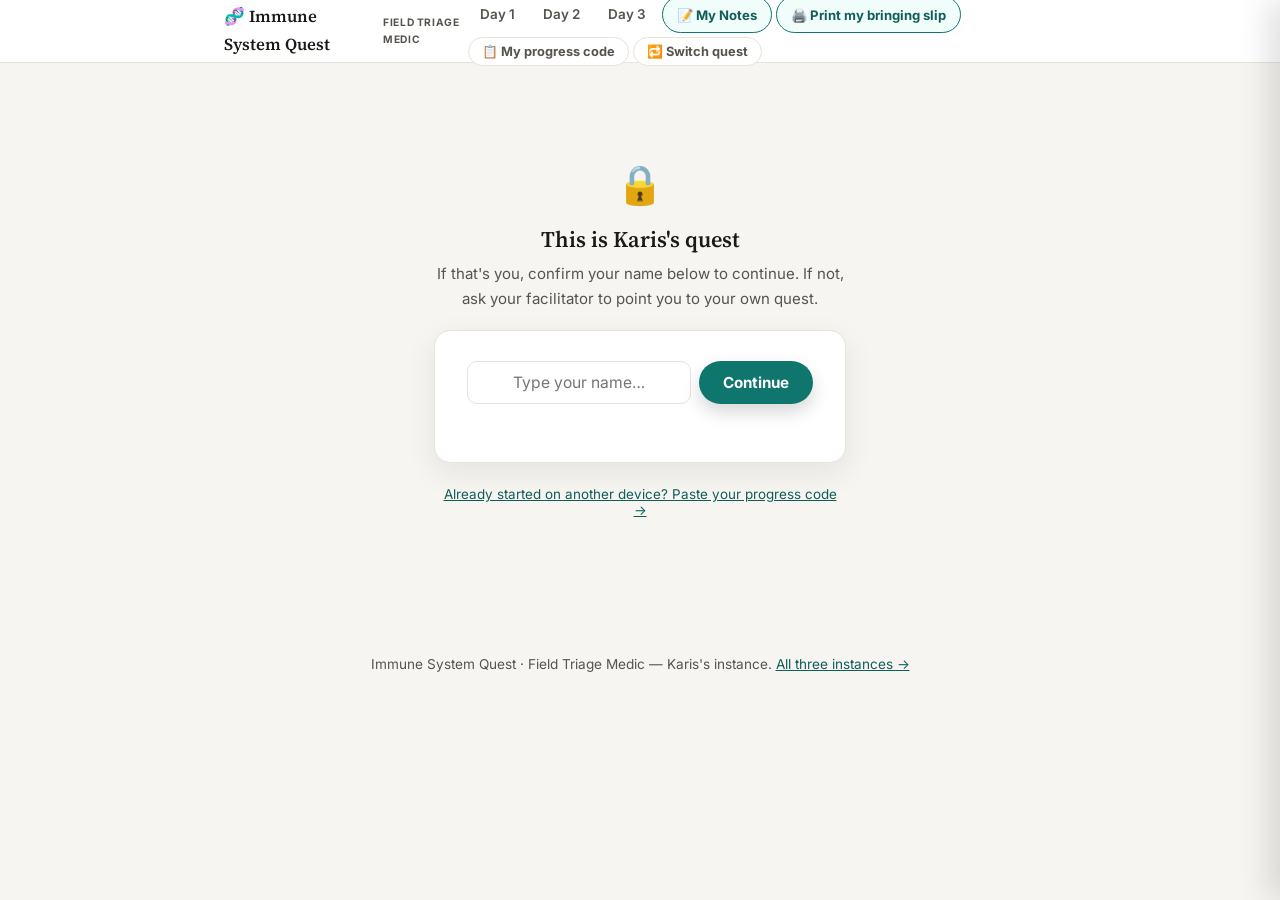
==== commit 1d015e8d: "Add a device-to-device progress code (no backend required) Kids use a different device on different " ====
--- a/karis/index.html
+++ b/karis/index.html
@@ -29,6 +29,7 @@
       <a href="#day3">Day 3</a>
       <button class="notes-toggle-btn" id="notes-toggle-btn" type="button">📝 My Notes</button>
       <button class="print-btn" id="print-slip-btn" type="button">🖨️ Print my bringing slip</button>
+      <button class="sync-code-btn" id="copy-progress-btn" type="button">📋 My progress code</button>
       <button class="switch-quest-btn" id="switch-quest-btn" type="button">🔁 Switch quest</button>
     </nav>
   </div>
@@ -66,6 +67,14 @@
         </div>
         <div class="name-gate-msg" id="gate-name-msg"></div>
       </form>
+    </div>
+    <div class="gate-restore">
+      <button type="button" class="gate-restore-toggle" id="gate-restore-toggle">Already started on another device? Paste your progress code →</button>
+      <div class="gate-restore-box" id="gate-restore-box">
+        <textarea id="gate-restore-input" placeholder="Paste your progress code here…"></textarea>
+        <button type="button" class="btn btn-primary" id="gate-restore-btn">Restore my progress</button>
+        <div class="gate-restore-msg" id="gate-restore-msg"></div>
+      </div>
     </div>
   </div>
 </div>
@@ -418,6 +427,7 @@
 <script src="../js/quest.js"></script>
 <script>
   QuestUI.initKidGate('Karis');
+  QuestUI.initProgressSync('karis');
   QuestUI.initHighlighter('karis');
   QuestUI.initNotesDrawer('karis');
   QuestUI.initMaterialsPool('karis');
--- a/css/styles.css
+++ b/css/styles.css
@@ -312,11 +312,47 @@
 .gate-block-wrap h2 { font-size: 1.4rem; margin-bottom: 8px; }
 .gate-block-wrap p { color: var(--ink-soft); font-size: .94rem; }
 .gate-block-wrap .name-gate-card { margin-top: 18px; }
-.switch-quest-btn {
+.switch-quest-btn, .sync-code-btn {
   font-size: .8rem; font-weight: 700; color: var(--ink-soft); background: #fff;
   border: 1.5px solid var(--border); padding: 6px 13px; border-radius: 999px; cursor: pointer; font-family: var(--font-body);
 }
-.switch-quest-btn:hover { border-color: var(--accent); color: var(--accent-dark); }
+.switch-quest-btn:hover, .sync-code-btn:hover { border-color: var(--accent); color: var(--accent-dark); }
+
+/* ---- Device-to-device progress code (no backend — a copy-paste code carries
+   one kid's saved state between browsers) ---- */
+.gate-restore { margin-top: 22px; text-align: center; }
+.gate-restore-toggle {
+  background: none; border: none; color: var(--accent-dark); text-decoration: underline;
+  font-size: .84rem; cursor: pointer; font-family: var(--font-body);
+}
+.gate-restore-box { display: none; margin-top: 12px; text-align: left; }
+.gate-restore-box textarea {
+  width: 100%; min-height: 70px; border: 1.5px solid var(--border); border-radius: 10px;
+  padding: 10px 12px; font-family: var(--font-mono); font-size: .78rem; resize: vertical; box-sizing: border-box;
+}
+.gate-restore-box .btn { margin-top: 8px; }
+.gate-restore-msg { min-height: 1.3em; font-size: .84rem; font-weight: 600; color: var(--accent-dark); margin-top: 8px; }
+
+.code-modal-backdrop {
+  position: fixed; inset: 0; background: rgba(28,25,23,.55); z-index: 300;
+  display: flex; align-items: center; justify-content: center; padding: 20px;
+}
+.code-modal {
+  position: relative; background: #fff; border-radius: var(--radius); max-width: 480px; width: 100%;
+  padding: 26px; box-shadow: var(--shadow);
+}
+.code-modal h3 { margin: 0 0 8px; font-size: 1.1rem; }
+.code-modal p { color: var(--ink-soft); font-size: .88rem; margin: 0 0 14px; }
+.code-modal-textarea {
+  width: 100%; min-height: 100px; border: 1.5px solid var(--border); border-radius: 10px;
+  padding: 10px 12px; font-family: var(--font-mono); font-size: .76rem; resize: vertical; box-sizing: border-box; margin-bottom: 12px;
+}
+.code-modal-status { font-size: .84rem; font-weight: 600; color: var(--accent-dark); margin-top: 8px; min-height: 1.3em; }
+.code-modal-close {
+  position: absolute; top: 14px; right: 14px; background: none; border: none; cursor: pointer;
+  font-size: 1rem; color: var(--ink-soft); line-height: 1; padding: 4px;
+}
+.code-modal-close:hover { color: var(--ink); }
 
 /* ---- Highlighter ---- */
 mark.user-hl {
